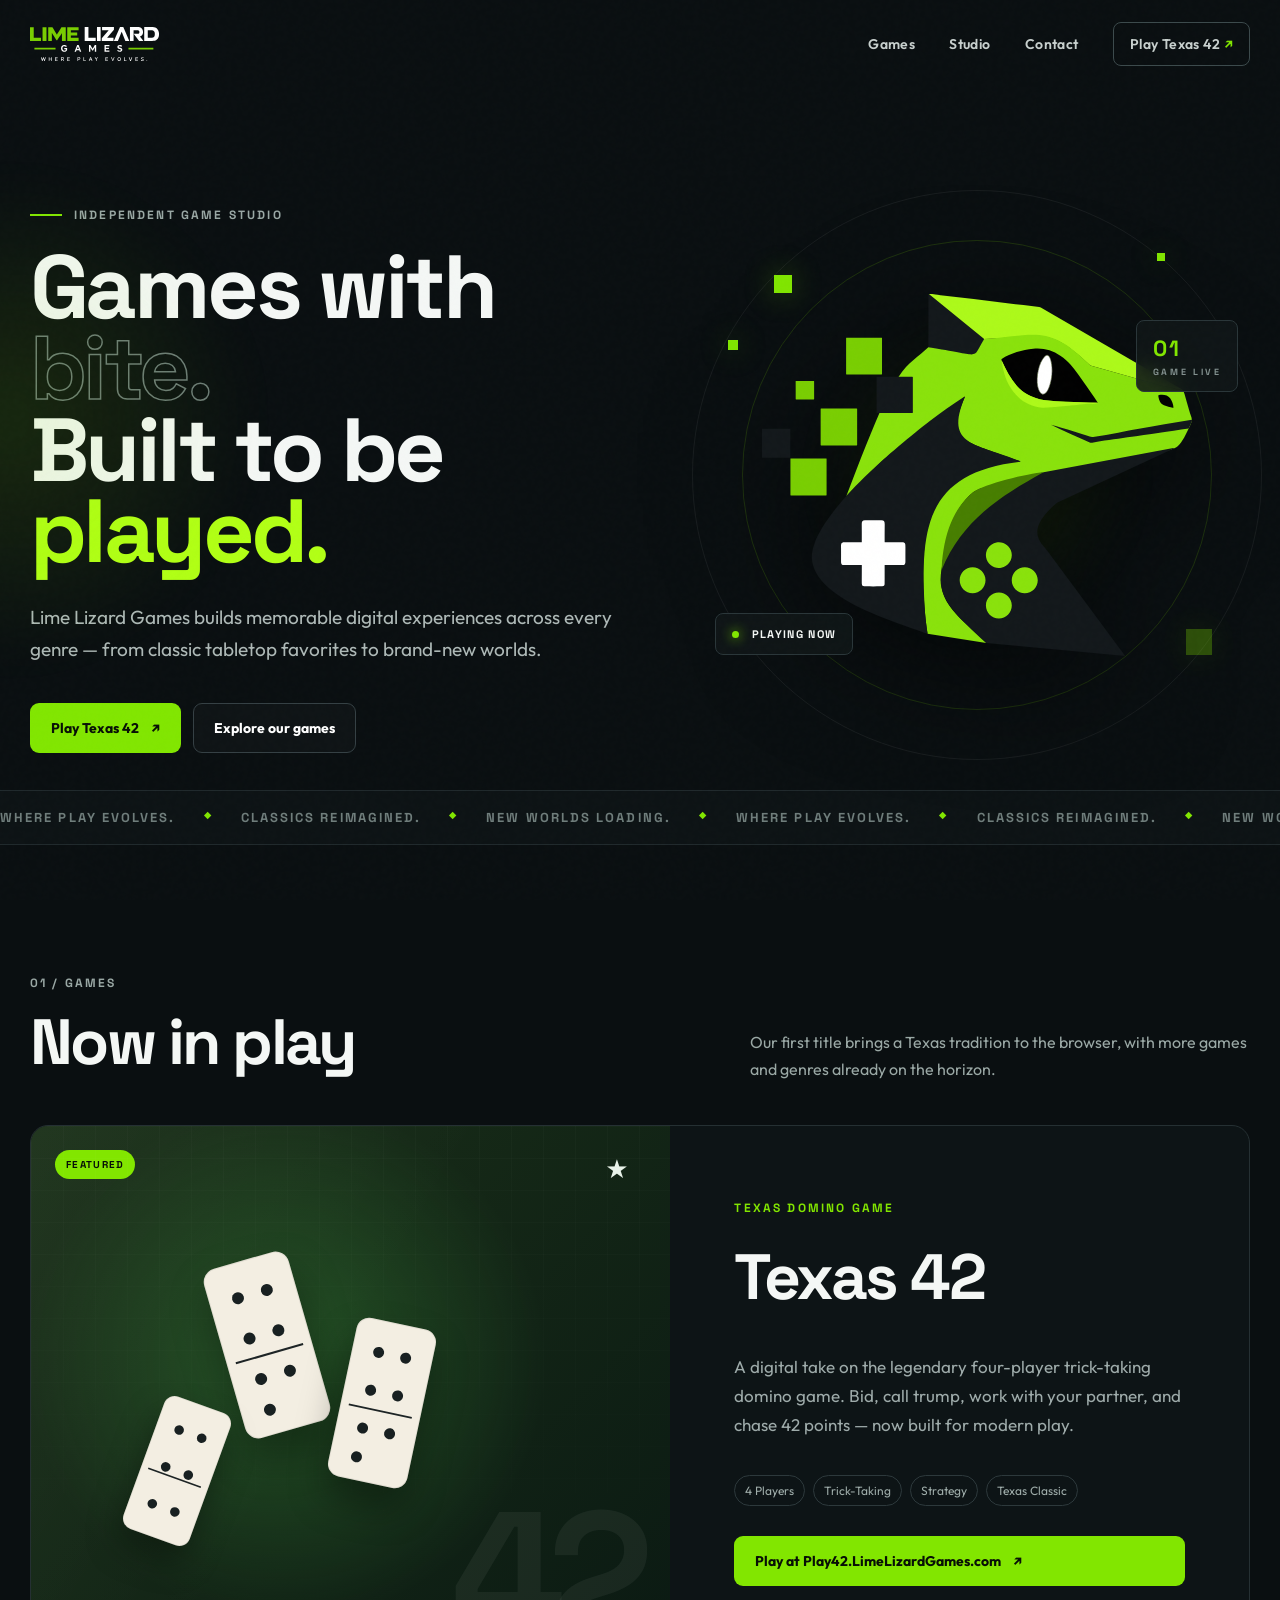
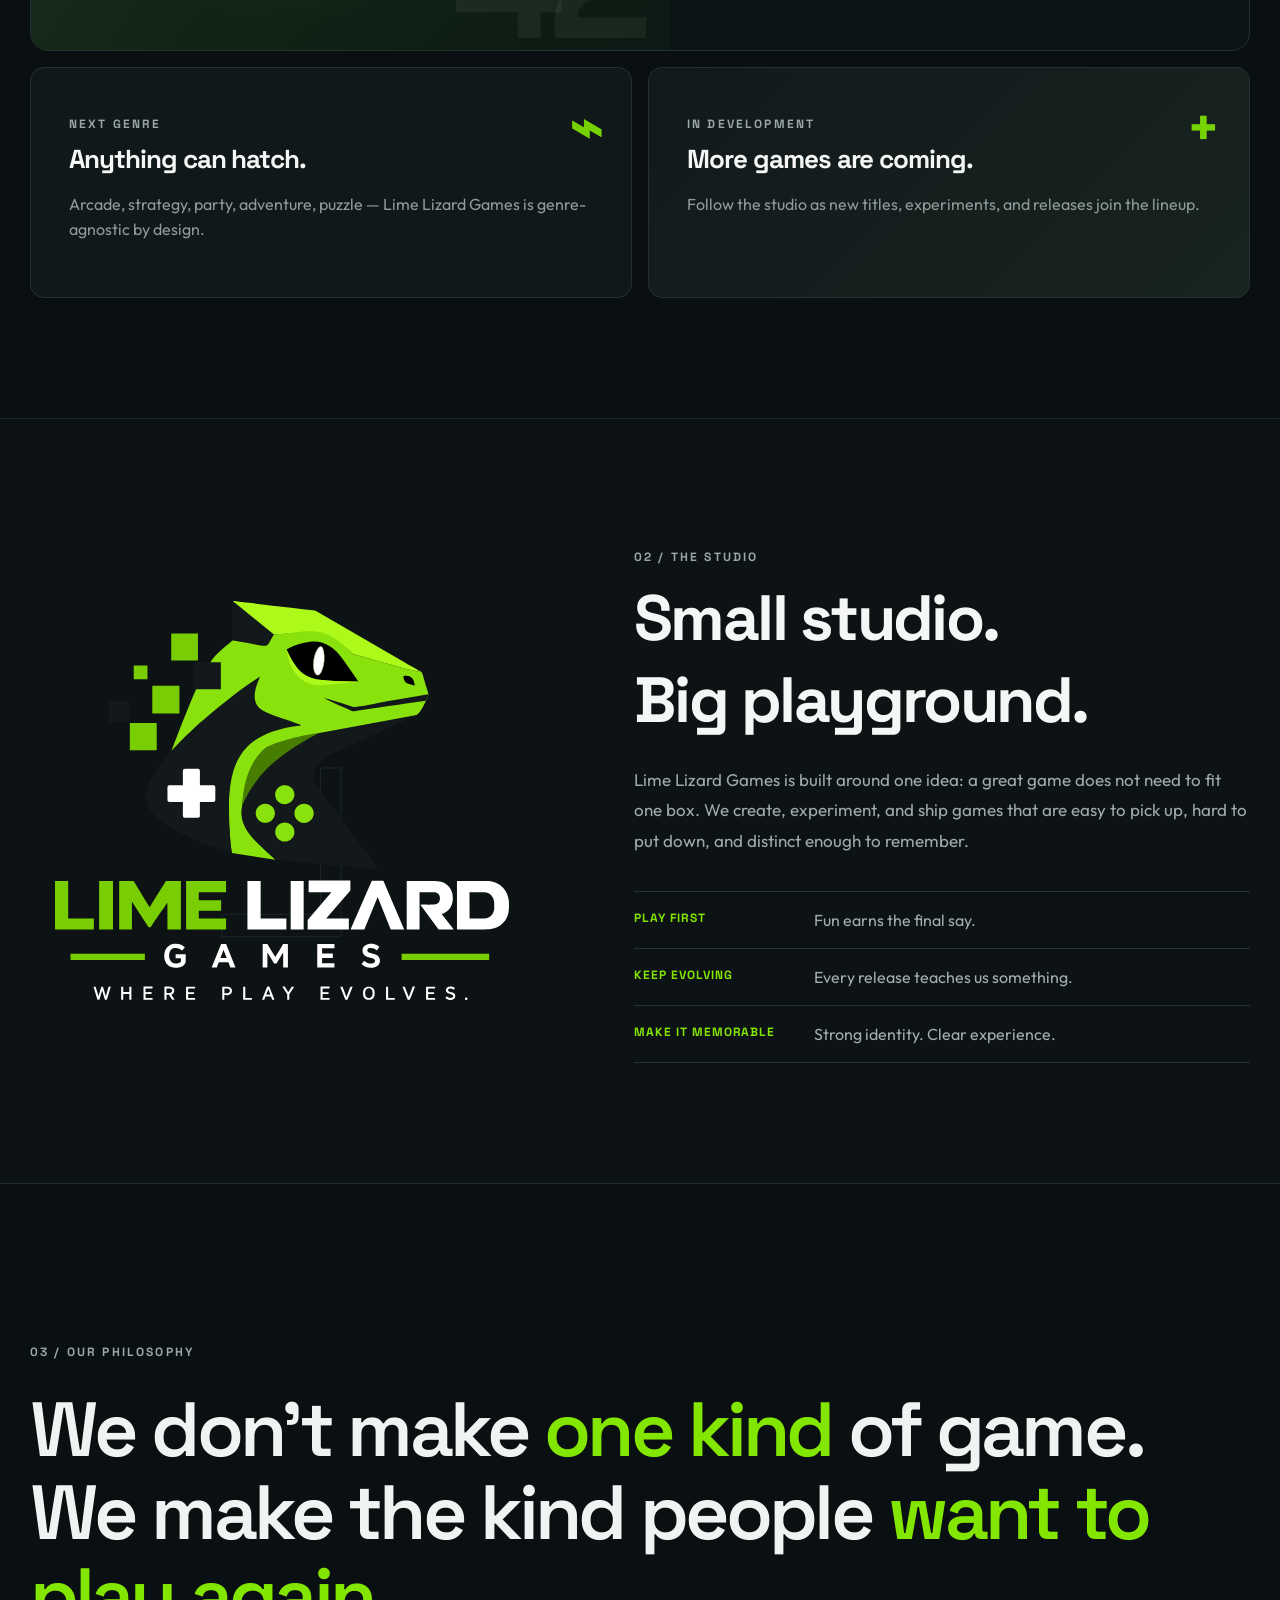
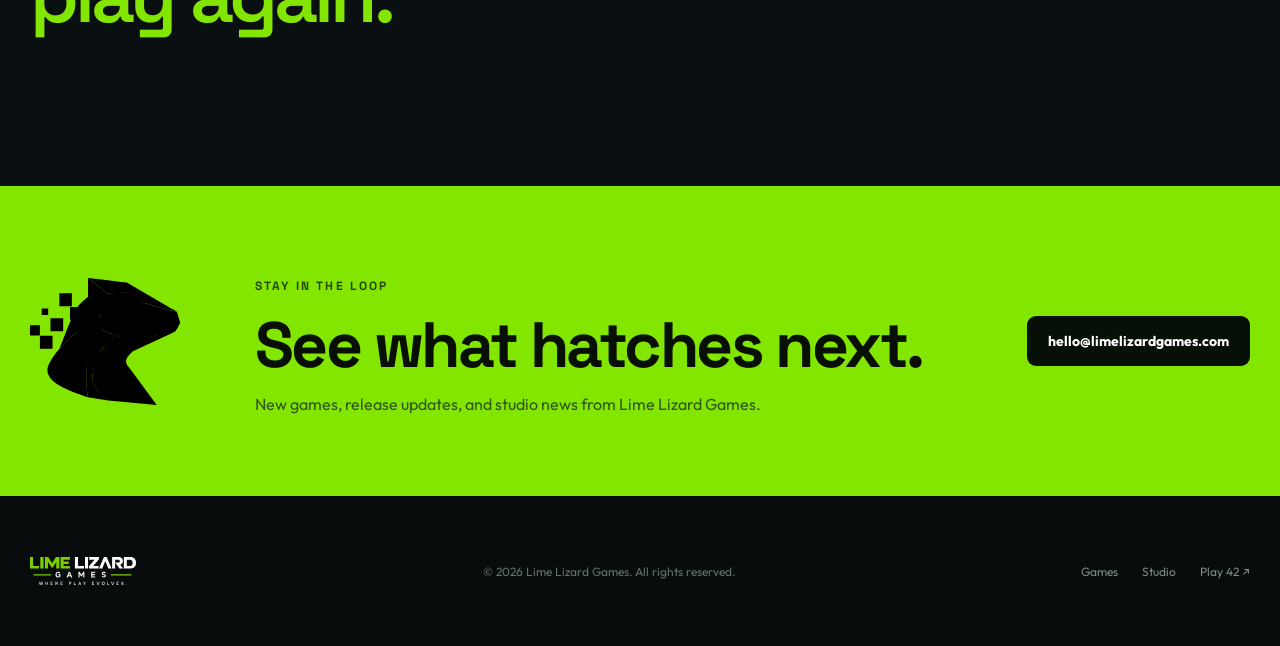
==== index.html @ 6fea8f52 "Add files via upload" ====
<!doctype html>
<html lang="en">
<head>
  <meta charset="utf-8" />
  <meta name="viewport" content="width=device-width, initial-scale=1" />
  <meta name="theme-color" content="#0b1012" />
  <meta name="description" content="Lime Lizard Games creates fresh digital games across every genre. Play Texas 42 and discover what's evolving next." />
  <title>Lime Lizard Games — Where Play Evolves</title>
  <link rel="icon" href="assets/lime-lizard-head.svg" type="image/svg+xml" />
  <link rel="preconnect" href="https://fonts.googleapis.com">
  <link rel="preconnect" href="https://fonts.gstatic.com" crossorigin>
  <link href="https://fonts.googleapis.com/css2?family=Outfit:wght@400;500;600;700;800&family=Space+Grotesk:wght@500;600;700&display=swap" rel="stylesheet">
  <link rel="stylesheet" href="styles.css" />
</head>
<body>
  <div class="noise" aria-hidden="true"></div>
  <header class="site-header" id="top">
    <div class="nav-wrap shell">
      <a class="brand" href="#top" aria-label="Lime Lizard Games home">
        <img src="assets/lime-lizard-word.svg" alt="Lime Lizard Games" />
      </a>
      <button class="menu-toggle" aria-label="Open navigation" aria-expanded="false">
        <span></span><span></span>
      </button>
      <nav class="nav" aria-label="Primary navigation">
        <a href="#games">Games</a>
        <a href="#studio">Studio</a>
        <a href="#contact">Contact</a>
        <a class="nav-cta" href="https://play42.limelizardgames.com">Play Texas 42 <span>↗</span></a>
      </nav>
    </div>
  </header>

  <main>
    <section class="hero shell">
      <div class="hero-copy reveal">
        <p class="eyebrow"><span></span> Independent game studio</p>
        <h1>Games with <em>bite.</em><br/>Built to be <span class="lime">played.</span></h1>
        <p class="hero-lede">Lime Lizard Games builds memorable digital experiences across every genre — from classic tabletop favorites to brand-new worlds.</p>
        <div class="hero-actions">
          <a class="btn primary" href="https://play42.limelizardgames.com">Play Texas 42 <span>↗</span></a>
          <a class="btn ghost" href="#games">Explore our games</a>
        </div>
      </div>

      <div class="hero-art reveal" aria-label="Lime Lizard Games emblem">
        <div class="glow-ring ring-one"></div>
        <div class="glow-ring ring-two"></div>
        <div class="pixel p1"></div><div class="pixel p2"></div><div class="pixel p3"></div><div class="pixel p4"></div>
        <div class="logo-orbit">
          <img src="assets/lime-lizard-head.svg" alt="Lime Lizard controller lizard logo" />
        </div>
        <div class="floating-card fc-one"><span class="status-dot"></span> PLAYING NOW</div>
        <div class="floating-card fc-two">01 <span>GAME LIVE</span></div>
      </div>
    </section>

    <div class="ticker" aria-hidden="true">
      <div class="ticker-track">
        <span>WHERE PLAY EVOLVES.</span><b>◆</b><span>CLASSICS REIMAGINED.</span><b>◆</b><span>NEW WORLDS LOADING.</span><b>◆</b>
        <span>WHERE PLAY EVOLVES.</span><b>◆</b><span>CLASSICS REIMAGINED.</span><b>◆</b><span>NEW WORLDS LOADING.</span><b>◆</b>
      </div>
    </div>

    <section class="games shell section" id="games">
      <div class="section-heading reveal">
        <div><p class="kicker">01 / GAMES</p><h2>Now in play</h2></div>
        <p>Our first title brings a Texas tradition to the browser, with more games and genres already on the horizon.</p>
      </div>

      <article class="game-feature reveal">
        <div class="game-visual">
          <div class="table-felt"></div>
          <div class="domino d1"><i></i><i></i><i></i><hr><i></i><i></i><i></i><i></i></div>
          <div class="domino d2"><i></i><i></i><hr><i></i><i></i><i></i><i></i><i></i></div>
          <div class="domino d3"><i></i><i></i><i></i><i></i><hr><i></i><i></i></div>
          <div class="texas-star">★</div>
          <div class="game-badge">FEATURED</div>
          <div class="forty-two">42</div>
        </div>
        <div class="game-copy">
          <p class="kicker lime-text">TEXAS DOMINO GAME</p>
          <h3>Texas 42</h3>
          <p>A digital take on the legendary four-player trick-taking domino game. Bid, call trump, work with your partner, and chase 42 points — now built for modern play.</p>
          <div class="feature-pills">
            <span>4 Players</span><span>Trick-Taking</span><span>Strategy</span><span>Texas Classic</span>
          </div>
          <a class="btn primary" href="https://play42.limelizardgames.com">Play at Play42.LimeLizardGames.com <span>↗</span></a>
        </div>
      </article>

      <div class="coming-grid reveal">
        <article class="coming-card">
          <div class="genre-icon">⌁</div><p class="kicker">NEXT GENRE</p><h4>Anything can hatch.</h4><p>Arcade, strategy, party, adventure, puzzle — Lime Lizard Games is genre-agnostic by design.</p>
        </article>
        <article class="coming-card dark-card">
          <div class="big-plus">+</div><p class="kicker">IN DEVELOPMENT</p><h4>More games are coming.</h4><p>Follow the studio as new titles, experiments, and releases join the lineup.</p>
        </article>
      </div>
    </section>

    <section class="studio section" id="studio">
      <div class="shell studio-grid">
        <div class="studio-mark reveal">
          <span class="outline-number">LLG</span>
          <img src="assets/lime-lizard-full.svg" alt="Lime Lizard Games — Where Play Evolves" />
        </div>
        <div class="studio-copy reveal">
          <p class="kicker">02 / THE STUDIO</p>
          <h2>Small studio.<br/>Big playground.</h2>
          <p>Lime Lizard Games is built around one idea: a great game does not need to fit one box. We create, experiment, and ship games that are easy to pick up, hard to put down, and distinct enough to remember.</p>
          <div class="principles">
            <div><strong>PLAY FIRST</strong><span>Fun earns the final say.</span></div>
            <div><strong>KEEP EVOLVING</strong><span>Every release teaches us something.</span></div>
            <div><strong>MAKE IT MEMORABLE</strong><span>Strong identity. Clear experience.</span></div>
          </div>
        </div>
      </div>
    </section>

    <section class="manifesto shell section reveal">
      <p class="kicker">03 / OUR PHILOSOPHY</p>
      <p class="manifesto-line">We don't make <span>one kind</span> of game.<br/>We make the kind people <span>want to play again.</span></p>
    </section>

    <section class="cta-section" id="contact">
      <div class="shell cta-inner reveal">
        <img src="assets/lime-lizard-head.svg" alt="" aria-hidden="true" />
        <div>
          <p class="kicker">STAY IN THE LOOP</p>
          <h2>See what hatches next.</h2>
          <p>New games, release updates, and studio news from Lime Lizard Games.</p>
        </div>
        <a class="btn light" href="mailto:hello@limelizardgames.com">hello@limelizardgames.com</a>
      </div>
    </section>
  </main>

  <footer>
    <div class="shell footer-inner">
      <img src="assets/lime-lizard-word.svg" alt="Lime Lizard Games" />
      <p>© <span id="year"></span> Lime Lizard Games. All rights reserved.</p>
      <div class="footer-links"><a href="#games">Games</a><a href="#studio">Studio</a><a href="https://play42.limelizardgames.com">Play 42 ↗</a></div>
    </div>
  </footer>

  <script src="script.js"></script>
</body>
</html>
---- styles.css ----
:root{--bg:#0a0f11;--panel:#101719;--panel2:#141d20;--ink:#f4f7f5;--muted:#9aa8a5;--lime:#82e600;--lime2:#b2ff16;--line:#263033;--white:#fff;--max:1220px}
*{box-sizing:border-box}html{scroll-behavior:smooth}body{margin:0;background:var(--bg);color:var(--ink);font-family:Outfit,system-ui,sans-serif;overflow-x:hidden}.noise{position:fixed;inset:0;pointer-events:none;opacity:.035;z-index:30;background-image:url("data:image/svg+xml,%3Csvg viewBox='0 0 180 180' xmlns='http://www.w3.org/2000/svg'%3E%3Cfilter id='n'%3E%3CfeTurbulence type='fractalNoise' baseFrequency='.9' numOctaves='3' stitchTiles='stitch'/%3E%3C/filter%3E%3Crect width='100%25' height='100%25' filter='url(%23n)' opacity='.45'/%3E%3C/svg%3E")}.shell{width:min(var(--max),calc(100% - 48px));margin:auto}.site-header{position:fixed;top:0;left:0;right:0;z-index:20;transition:.3s}.site-header.scrolled{background:rgba(10,15,17,.84);backdrop-filter:blur(18px);border-bottom:1px solid rgba(255,255,255,.06)}.nav-wrap{height:88px;display:flex;align-items:center;justify-content:space-between}.brand img{height:34px;width:auto;display:block}.nav{display:flex;align-items:center;gap:34px}.nav a{color:#c8d0ce;text-decoration:none;font-size:14px;font-weight:600;letter-spacing:.03em}.nav a:hover{color:#fff}.nav-cta{border:1px solid #3c4a4c;padding:12px 16px;border-radius:8px}.nav-cta span,.btn span{color:var(--lime)}.menu-toggle{display:none;background:none;border:0;padding:10px}.menu-toggle span{display:block;width:26px;height:2px;background:#fff;margin:6px}
.hero{min-height:790px;padding-top:160px;display:grid;grid-template-columns:1.05fr .95fr;align-items:center;gap:70px;position:relative}.hero:before{content:"";position:absolute;left:-280px;top:160px;width:520px;height:520px;background:radial-gradient(circle,rgba(130,230,0,.12),transparent 68%);filter:blur(20px);pointer-events:none}.eyebrow,.kicker{font:700 12px/1 Space Grotesk,sans-serif;letter-spacing:.18em;text-transform:uppercase;color:#9aa8a5}.eyebrow{display:flex;align-items:center;gap:12px}.eyebrow span{width:32px;height:2px;background:var(--lime)}h1,h2,h3,h4{font-family:Space Grotesk,sans-serif;margin:0;letter-spacing:-.04em}h1{font-size:clamp(58px,7vw,102px);line-height:.91;font-weight:700;margin:26px 0 28px}h1 em{font-style:normal;color:transparent;-webkit-text-stroke:1.5px #6c7a78}.lime{color:var(--lime2)}.hero-lede{font-size:19px;line-height:1.7;max-width:620px;color:#aeb9b7;margin:0}.hero-actions{display:flex;gap:12px;margin-top:38px;flex-wrap:wrap}.btn{display:inline-flex;align-items:center;gap:12px;padding:15px 20px;border-radius:9px;text-decoration:none;font-weight:700;font-size:14px;transition:.2s;border:1px solid transparent}.btn.primary{background:var(--lime);color:#081006}.btn.primary span{color:#081006}.btn.primary:hover{transform:translateY(-2px);background:var(--lime2);box-shadow:0 12px 40px rgba(130,230,0,.18)}.btn.ghost{color:#fff;border-color:#354044;background:rgba(255,255,255,.02)}.btn.ghost:hover{border-color:#6c7a78}.hero-art{height:600px;position:relative;display:grid;place-items:center}.logo-orbit{width:min(430px,80vw);aspect-ratio:1;display:grid;place-items:center;position:relative;z-index:2}.logo-orbit:before{content:"";position:absolute;inset:10%;border-radius:50%;background:radial-gradient(circle,rgba(130,230,0,.18),rgba(130,230,0,.02) 55%,transparent 70%);filter:blur(16px)}.logo-orbit img{width:100%;filter:drop-shadow(0 25px 60px rgba(0,0,0,.6));animation:float 5s ease-in-out infinite}.glow-ring{position:absolute;border:1px solid rgba(130,230,0,.16);border-radius:50%}.ring-one{width:470px;height:470px}.ring-two{width:570px;height:570px;border-color:rgba(255,255,255,.06)}.pixel{position:absolute;background:var(--lime);box-shadow:0 0 30px rgba(130,230,0,.35)}.p1{width:18px;height:18px;top:100px;left:70px}.p2{width:10px;height:10px;top:165px;left:24px}.p3{width:26px;height:26px;right:38px;bottom:120px;opacity:.3}.p4{width:8px;height:8px;right:85px;top:78px}.floating-card{position:absolute;z-index:4;background:rgba(16,23,25,.88);border:1px solid #2a3639;backdrop-filter:blur(10px);padding:13px 16px;border-radius:8px;font:700 11px Space Grotesk;letter-spacing:.12em}.fc-one{left:2%;bottom:120px}.fc-two{right:2%;top:145px;font-size:22px;color:var(--lime)}.fc-two span{font-size:9px;color:#83918f;display:block;margin-top:4px}.status-dot{display:inline-block;width:7px;height:7px;background:var(--lime);border-radius:50%;margin-right:8px;box-shadow:0 0 12px var(--lime)}@keyframes float{50%{transform:translateY(-14px) rotate(.4deg)}}
.ticker{overflow:hidden;border-top:1px solid #20292c;border-bottom:1px solid #20292c;background:#0d1315}.ticker-track{display:flex;width:max-content;gap:28px;padding:18px 0;animation:ticker 25s linear infinite;font:700 13px Space Grotesk;letter-spacing:.16em;color:#6f7d7b}.ticker-track b{color:var(--lime);font-size:9px}.ticker-track span{white-space:nowrap}@keyframes ticker{to{transform:translateX(-50%)}}.section{padding:120px 0}.section-heading{display:flex;justify-content:space-between;align-items:end;margin-bottom:42px}.section-heading h2,.studio-copy h2,.cta-inner h2{font-size:clamp(42px,5vw,68px)}.section-heading>p{max-width:500px;color:var(--muted);line-height:1.7;margin:0}.game-feature{border:1px solid #253033;border-radius:18px;overflow:hidden;display:grid;grid-template-columns:1.05fr .95fr;background:#0d1416;min-height:520px}.game-visual{position:relative;overflow:hidden;min-height:520px;background:linear-gradient(135deg,#1b3119,#0b1a13)}.table-felt{position:absolute;inset:0;background:radial-gradient(circle at 40% 45%,rgba(56,136,56,.46),transparent 54%),linear-gradient(120deg,rgba(255,255,255,.03),transparent 50%)}.game-visual:after{content:"";position:absolute;inset:0;background-image:linear-gradient(rgba(255,255,255,.018) 1px,transparent 1px),linear-gradient(90deg,rgba(255,255,255,.018) 1px,transparent 1px);background-size:32px 32px;mask-image:linear-gradient(to bottom,black,transparent)}.forty-two{position:absolute;right:34px;bottom:-16px;font:800 180px/1 Space Grotesk;color:rgba(255,255,255,.055);letter-spacing:-.1em}.game-badge{position:absolute;top:24px;left:24px;background:var(--lime);color:#071007;border-radius:100px;font:800 10px Space Grotesk;letter-spacing:.13em;padding:8px 11px}.texas-star{position:absolute;right:42px;top:26px;color:#e8f2e9;font-size:26px}.domino{position:absolute;width:88px;height:176px;border-radius:14px;background:#f3eee2;box-shadow:0 22px 40px rgba(0,0,0,.35),inset 0 0 0 1px rgba(0,0,0,.08);display:grid;grid-template-columns:1fr 1fr;grid-template-rows:1fr 1fr 1fr;gap:10px;padding:19px;transform-origin:center}.domino hr{position:absolute;left:9px;right:9px;top:50%;border:0;border-top:2px solid #1d2425}.domino i{width:12px;height:12px;background:#182021;border-radius:50%;display:block;align-self:center;justify-self:center}.d1{left:30%;top:25%;transform:rotate(-16deg)}.d2{left:48%;top:36%;transform:rotate(12deg) scale(.92)}.d3{left:16%;top:49%;transform:rotate(20deg) scale(.8)}.game-copy{padding:64px;display:flex;flex-direction:column;justify-content:center}.game-copy h3{font-size:64px;margin:10px 0 18px}.game-copy>p:not(.kicker){color:#9eabaa;line-height:1.7;font-size:17px}.lime-text{color:var(--lime)}.feature-pills{display:flex;flex-wrap:wrap;gap:8px;margin:18px 0 30px}.feature-pills span{border:1px solid #2d393c;border-radius:100px;padding:7px 10px;font-size:12px;color:#9fadaa}.coming-grid{display:grid;grid-template-columns:1fr 1fr;gap:16px;margin-top:16px}.coming-card{padding:38px;border:1px solid #263033;background:#11181a;border-radius:14px;min-height:230px;position:relative;overflow:hidden}.coming-card h4{font-size:26px;margin:12px 0}.coming-card p:last-child{color:#8e9b99;max-width:520px;line-height:1.6}.genre-icon,.big-plus{font:700 56px Space Grotesk;color:var(--lime);position:absolute;right:28px;top:24px;opacity:.9}.dark-card{background:linear-gradient(135deg,#12191b,#182420)}
.studio{background:#0d1315;border-top:1px solid #20292c;border-bottom:1px solid #20292c}.studio-grid{display:grid;grid-template-columns:.9fr 1.1fr;gap:100px;align-items:center}.studio-mark{position:relative;min-height:470px;display:grid;place-items:center}.studio-mark img{width:min(470px,90%);position:relative;z-index:2}.outline-number{position:absolute;font:700 170px/1 Space Grotesk;color:transparent;-webkit-text-stroke:1px #263033;transform:rotate(-90deg);opacity:.65}.studio-copy h2{margin:14px 0 24px}.studio-copy>p:not(.kicker){color:#9eabaa;line-height:1.8;font-size:17px}.principles{margin-top:34px;border-top:1px solid #293336}.principles div{display:grid;grid-template-columns:180px 1fr;border-bottom:1px solid #293336;padding:18px 0}.principles strong{font:700 12px Space Grotesk;letter-spacing:.08em;color:var(--lime)}.principles span{color:#a2aeac}.manifesto{padding-top:150px;padding-bottom:150px}.manifesto-line{font:600 clamp(42px,6vw,78px)/1.08 Space Grotesk;margin:30px 0 0;letter-spacing:-.05em;color:#eef4f2}.manifesto-line span{color:var(--lime)}.cta-section{background:var(--lime);color:#081006}.cta-inner{min-height:310px;display:grid;grid-template-columns:180px 1fr auto;gap:45px;align-items:center}.cta-inner img{width:150px;filter:brightness(0)}.cta-inner .kicker{color:#274600}.cta-inner h2{margin:8px 0 8px}.cta-inner p:not(.kicker){margin:0;color:#31551c}.btn.light{background:#071006;color:#fff}.btn.light:hover{transform:translateY(-2px)}footer{background:#080c0d}.footer-inner{min-height:150px;display:flex;align-items:center;justify-content:space-between;gap:30px}.footer-inner img{height:28px}.footer-inner p{font-size:12px;color:#63716f}.footer-links{display:flex;gap:24px}.footer-links a{color:#7d8b89;text-decoration:none;font-size:12px}.reveal{opacity:0;transform:translateY(24px);transition:opacity .75s ease,transform .75s ease}.reveal.visible{opacity:1;transform:none}
@media(max-width:900px){.shell{width:min(100% - 30px,var(--max))}.nav{position:absolute;top:78px;left:15px;right:15px;display:none;flex-direction:column;align-items:stretch;background:#101719;border:1px solid #2a3639;border-radius:14px;padding:18px}.nav.open{display:flex}.menu-toggle{display:block}.hero{grid-template-columns:1fr;padding-top:130px;min-height:auto}.hero-art{height:490px}.section-heading{display:block}.section-heading>p{margin-top:18px}.game-feature{grid-template-columns:1fr}.game-copy{padding:38px}.game-copy h3{font-size:48px}.coming-grid,.studio-grid{grid-template-columns:1fr}.studio-grid{gap:30px}.studio-mark{min-height:350px}.cta-inner{grid-template-columns:100px 1fr;padding:40px 0}.cta-inner .btn{grid-column:1/-1;justify-content:center}.cta-inner img{width:95px}.footer-inner{flex-direction:column;justify-content:center;padding:34px 0}.principles div{grid-template-columns:1fr;gap:7px}}
@media(max-width:560px){.brand img{height:27px}.hero{padding-top:120px}.hero-art{height:420px}.ring-one{width:340px;height:340px}.ring-two{width:400px;height:400px}.hero-actions .btn{width:100%;justify-content:center}.game-visual{min-height:410px}.game-copy{padding:30px 24px}.coming-grid{grid-template-columns:1fr}.section{padding:90px 0}.manifesto{padding-top:100px;padding-bottom:100px}.cta-inner{grid-template-columns:1fr;text-align:center}.cta-inner img{margin:auto}.footer-links{gap:15px}}
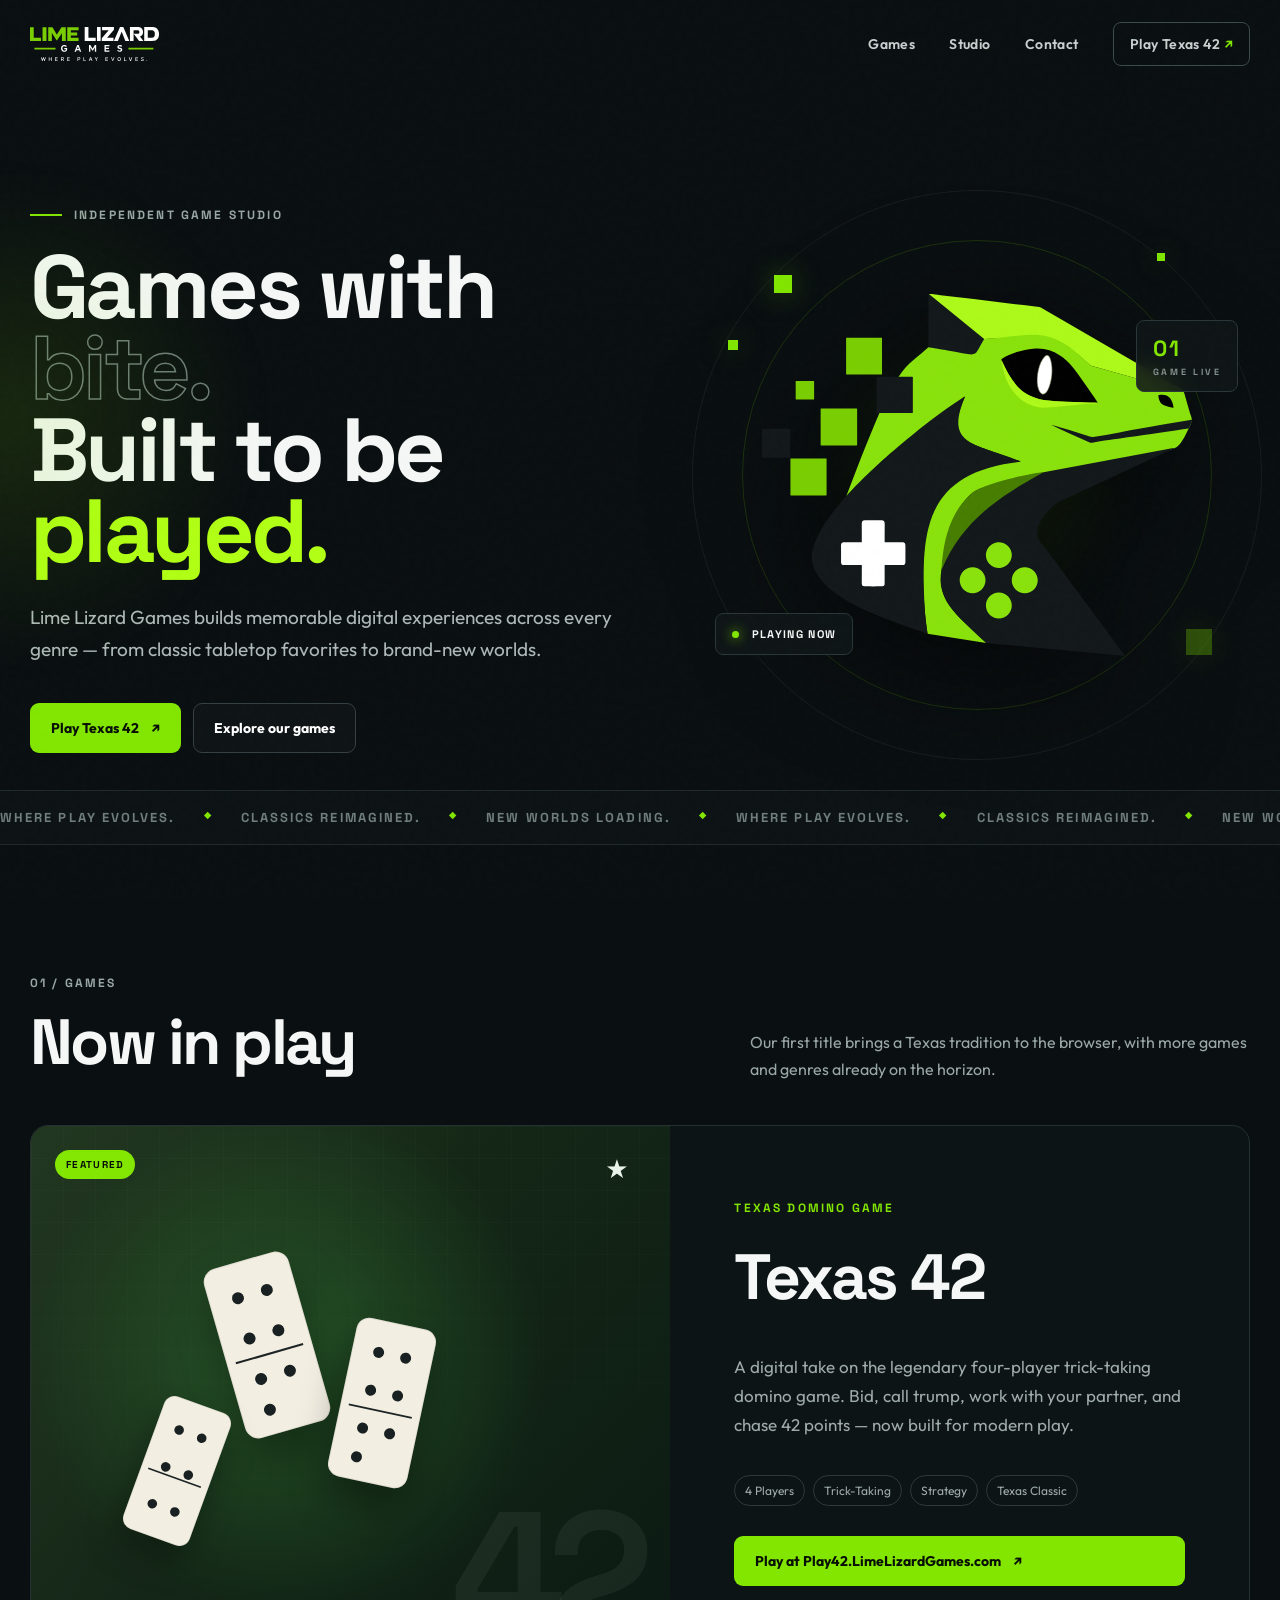
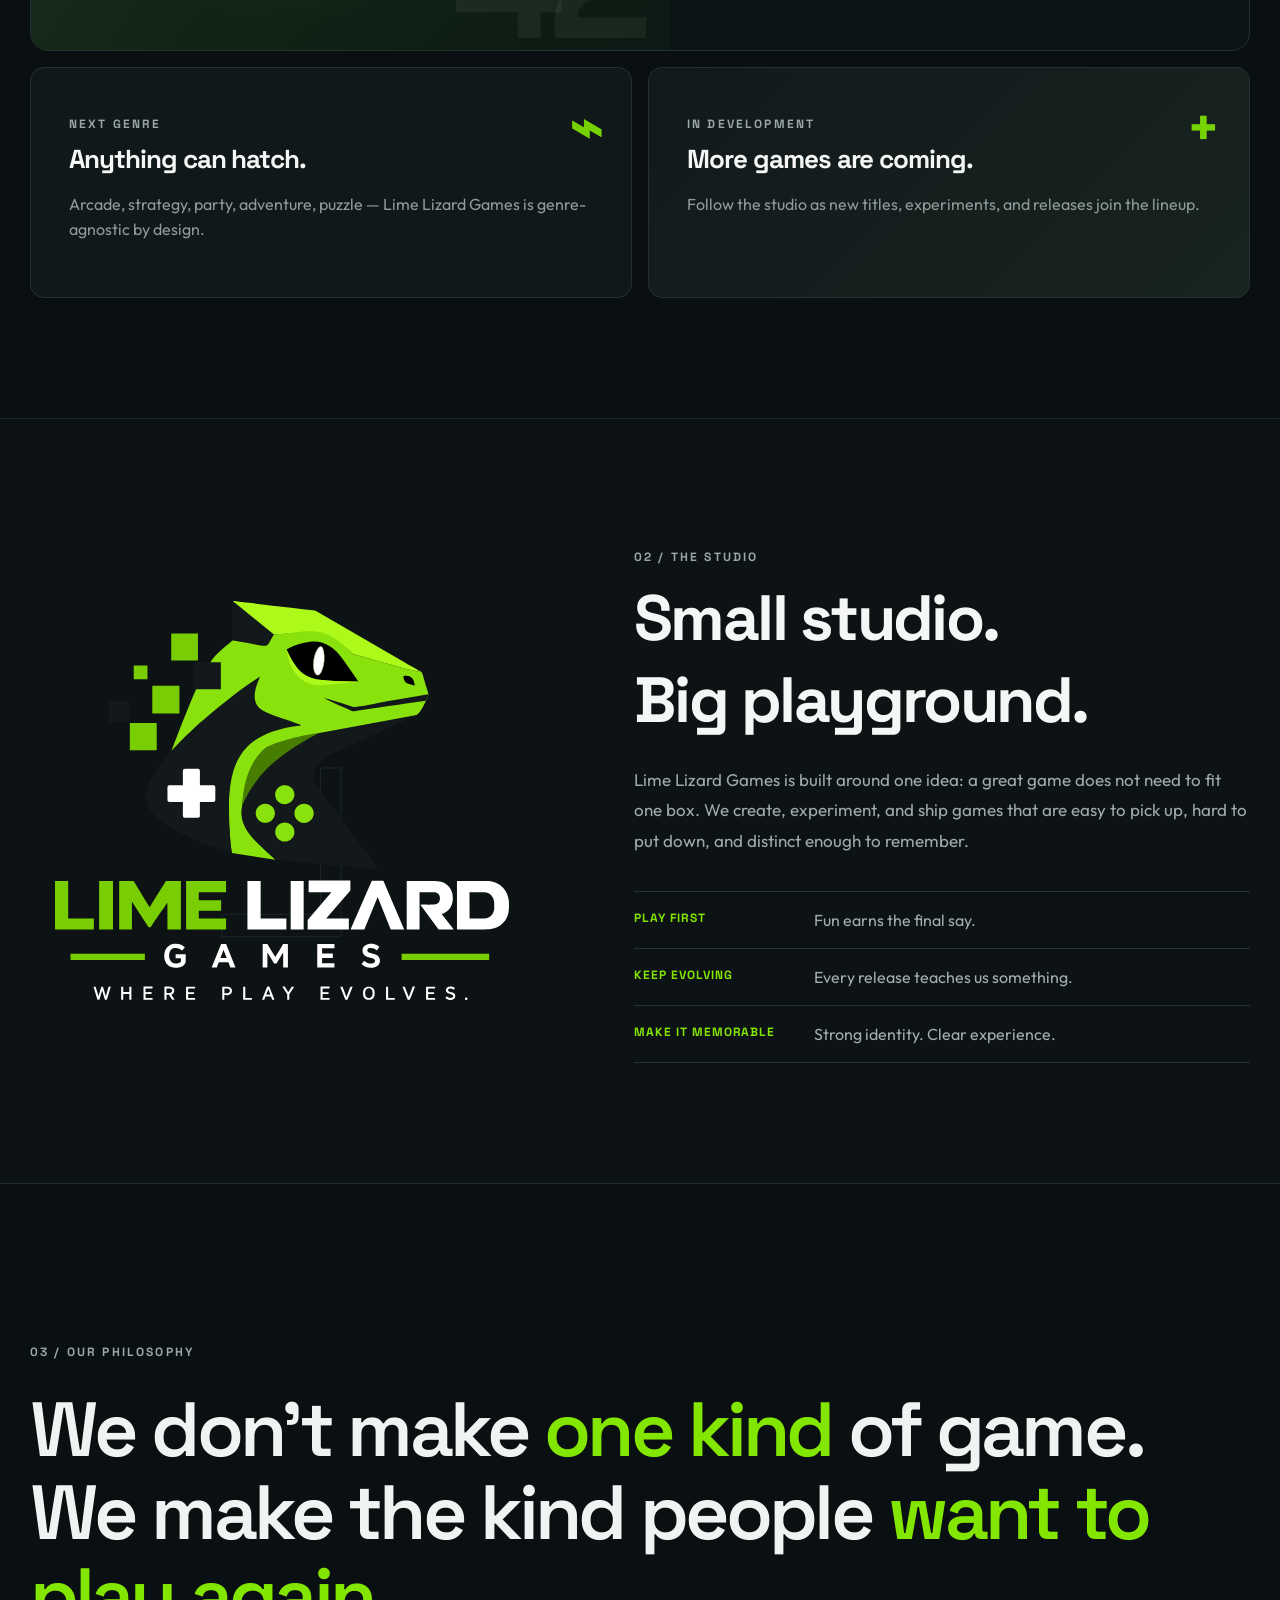
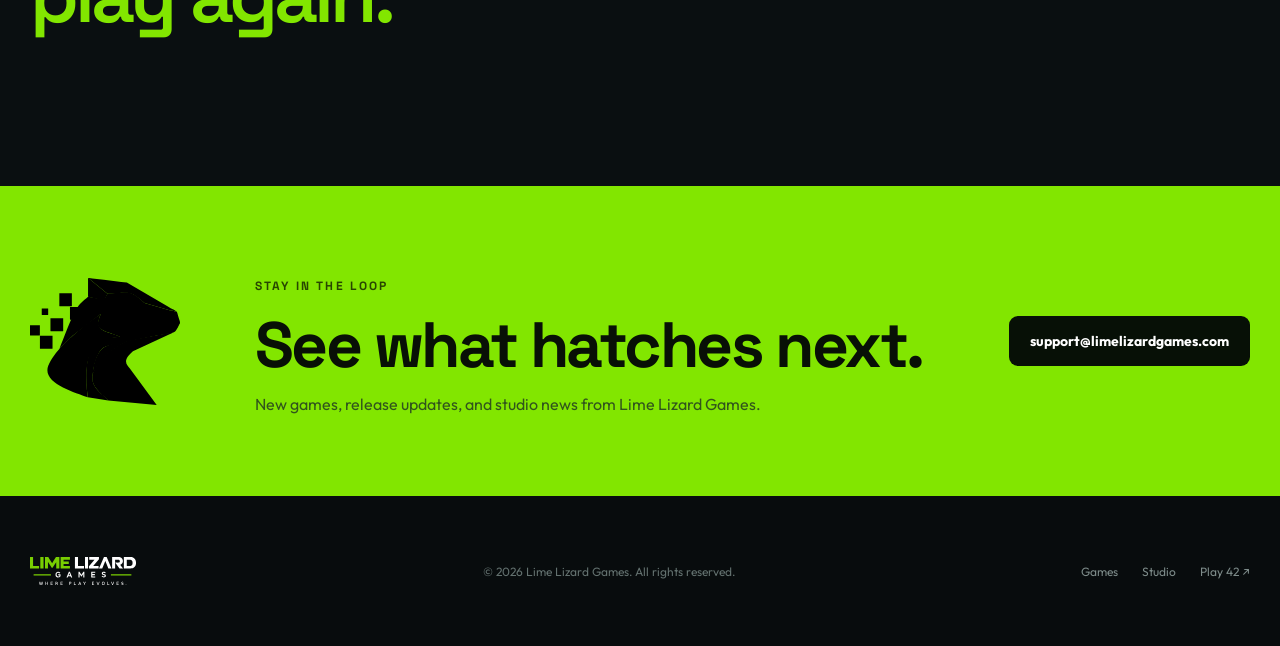
==== commit f2c69ec4: "Update contact email link in index.html" ====
--- a/index.html
+++ b/index.html
@@ -131,7 +131,7 @@
           <h2>See what hatches next.</h2>
           <p>New games, release updates, and studio news from Lime Lizard Games.</p>
         </div>
-        <a class="btn light" href="mailto:hello@limelizardgames.com">hello@limelizardgames.com</a>
+        <a class="btn light" href="mailto:support@limelizardgames.com">support@limelizardgames.com</a>
       </div>
     </section>
   </main>
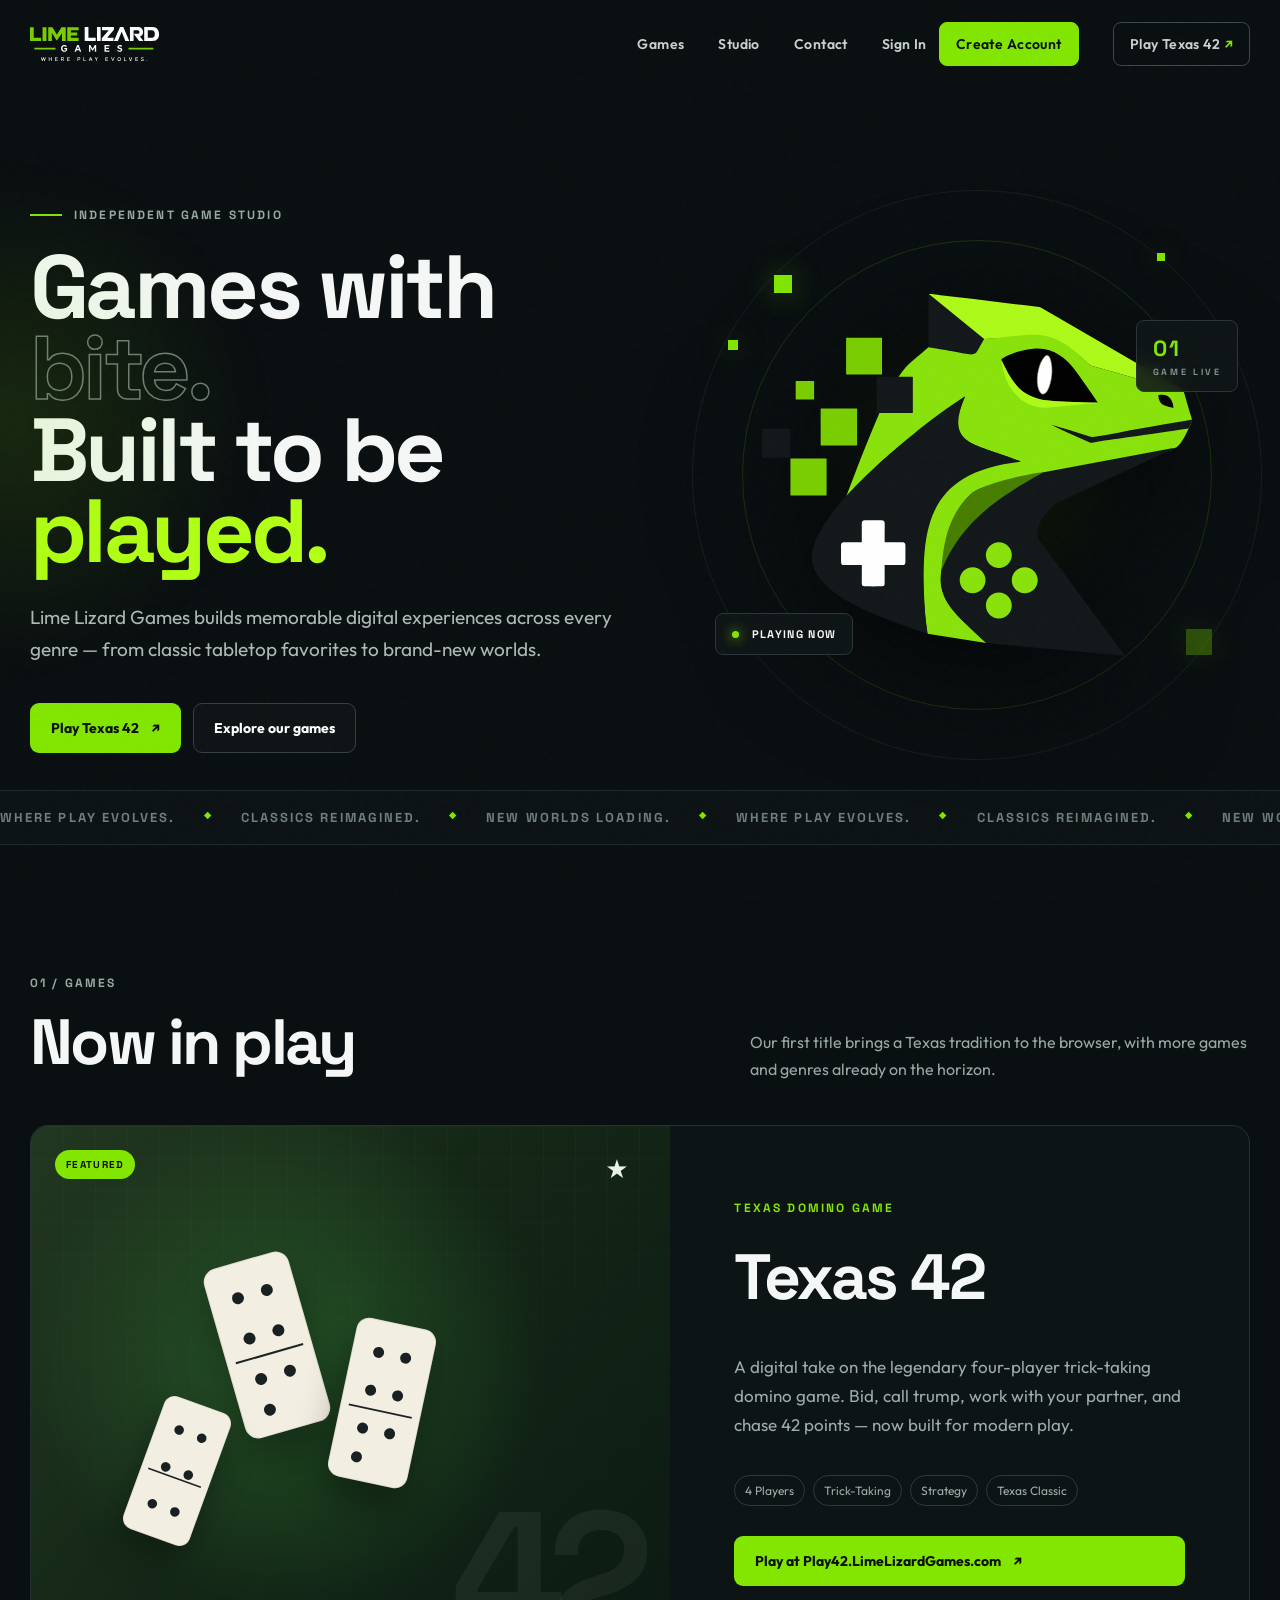
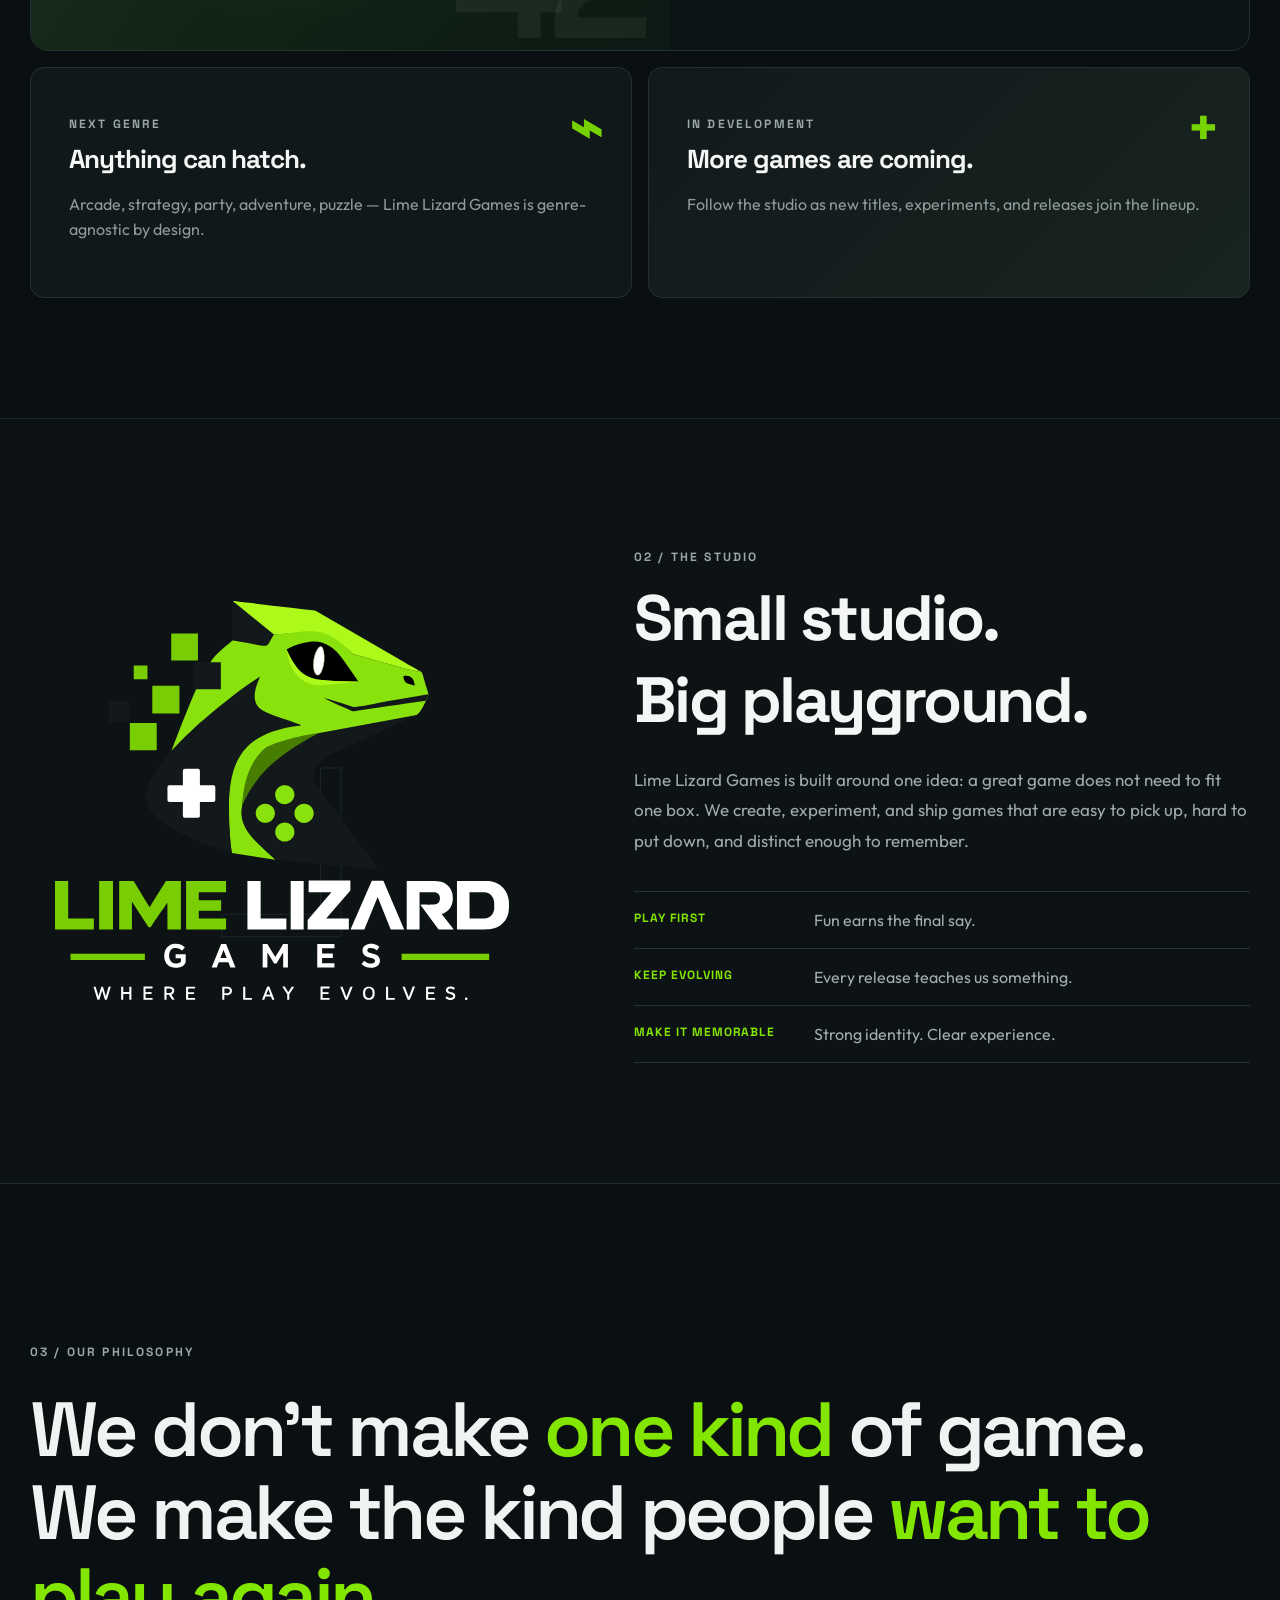
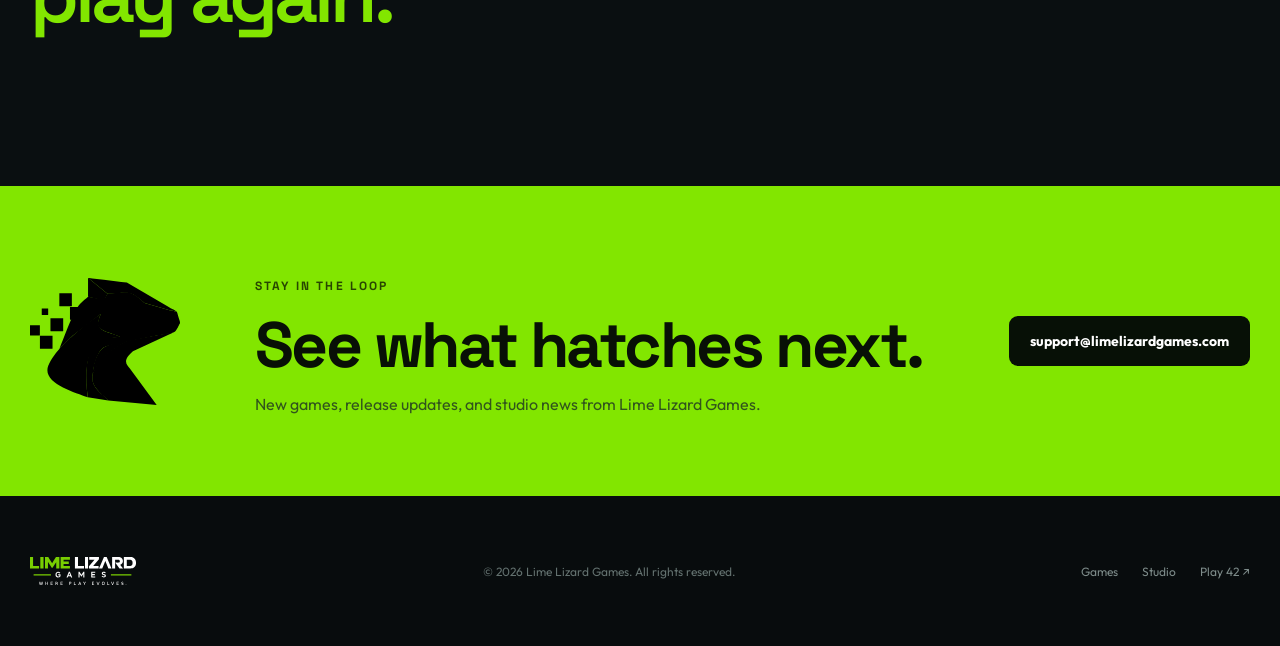
==== commit 808866a7: "Add files via upload" ====
--- a/index.html
+++ b/index.html
@@ -11,6 +11,7 @@
   <link rel="preconnect" href="https://fonts.gstatic.com" crossorigin>
   <link href="https://fonts.googleapis.com/css2?family=Outfit:wght@400;500;600;700;800&family=Space+Grotesk:wght@500;600;700&display=swap" rel="stylesheet">
   <link rel="stylesheet" href="styles.css" />
+  <link rel="stylesheet" href="account-ui.css" />
 </head>
 <body>
   <div class="noise" aria-hidden="true"></div>
@@ -26,6 +27,10 @@
         <a href="#games">Games</a>
         <a href="#studio">Studio</a>
         <a href="#contact">Contact</a>
+        <div class="auth-nav" id="authNav">
+          <a href="/login/" class="auth-link">Sign In</a>
+          <a href="/signup/" class="nav-cta account-cta">Create Account</a>
+        </div>
         <a class="nav-cta" href="https://play42.limelizardgames.com">Play Texas 42 <span>↗</span></a>
       </nav>
     </div>
@@ -145,5 +150,6 @@
   </footer>
 
   <script src="script.js"></script>
+  <script type="module" src="auth-nav.js"></script>
 </body>
-</html>
+</html>
--- a/account-ui.css
+++ b/account-ui.css
@@ -0,0 +1,2 @@
+.auth-nav{display:flex;align-items:center;gap:12px}.auth-link{white-space:nowrap}.account-cta{background:var(--lime);color:#071007!important;border-color:var(--lime)!important}.player-chip{position:relative;display:flex;align-items:center;gap:10px;border:1px solid #354044;border-radius:999px;padding:7px 11px 7px 8px;color:#fff!important}.player-chip:hover{border-color:#5e6c6f}.player-avatar{width:30px;height:30px;border-radius:50%;background:linear-gradient(135deg,var(--lime),#355f10);display:grid;place-items:center;color:#071007;font:800 12px Space Grotesk}.coin-mini{color:var(--lime2);font-size:12px}.profile-menu{position:absolute;right:0;top:calc(100% + 10px);width:230px;background:#101719;border:1px solid #2a3639;border-radius:12px;padding:8px;box-shadow:0 24px 60px rgba(0,0,0,.45);display:none}.profile-menu.open{display:block}.profile-menu a,.profile-menu button{width:100%;display:block;text-align:left;padding:11px 12px;border:0;background:none;color:#c8d0ce;text-decoration:none;border-radius:7px;font:600 13px Outfit;cursor:pointer}.profile-menu a:hover,.profile-menu button:hover{background:#172124;color:#fff}.profile-menu .menu-sep{height:1px;background:#263033;margin:6px}.profile-menu .signout{color:#ffaaaa}
+@media(max-width:900px){.auth-nav{flex-direction:column;align-items:stretch}.player-chip{border-radius:8px}.profile-menu{position:static;width:100%;box-shadow:none;margin-top:8px}}
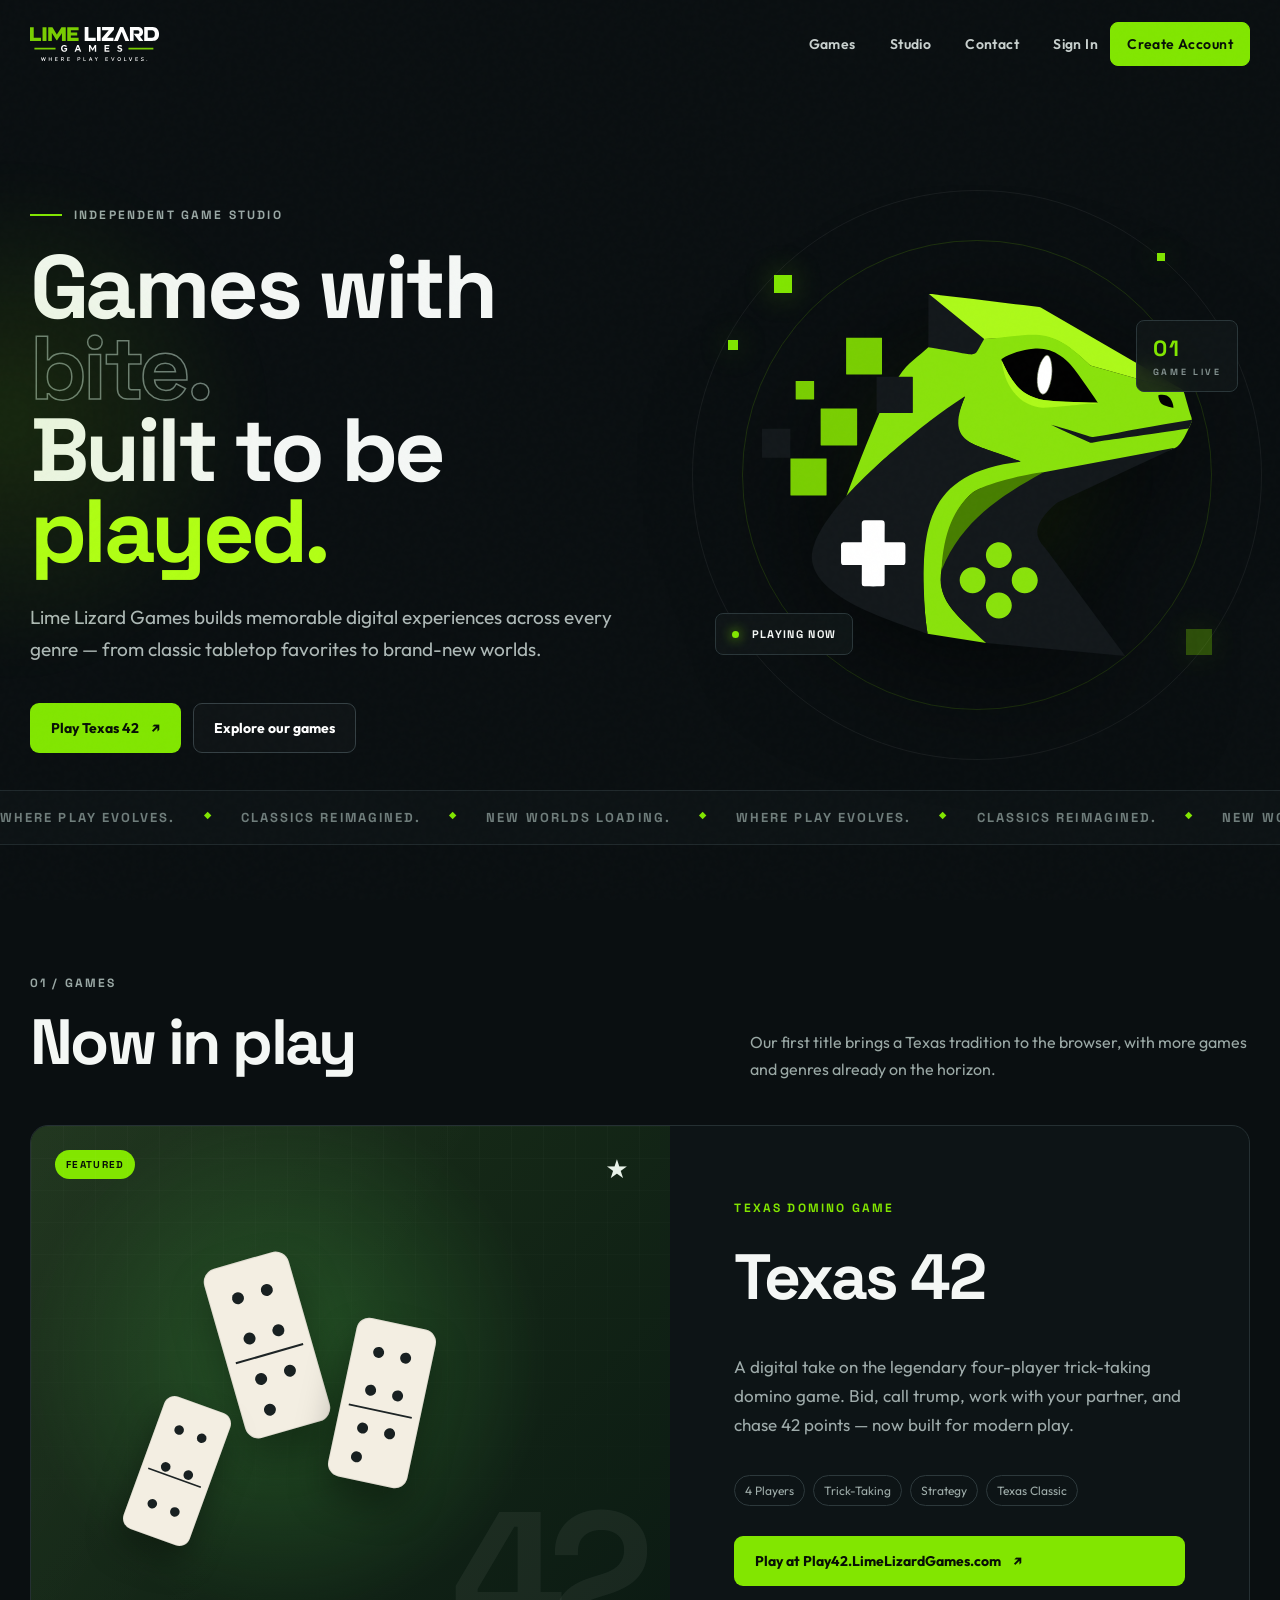
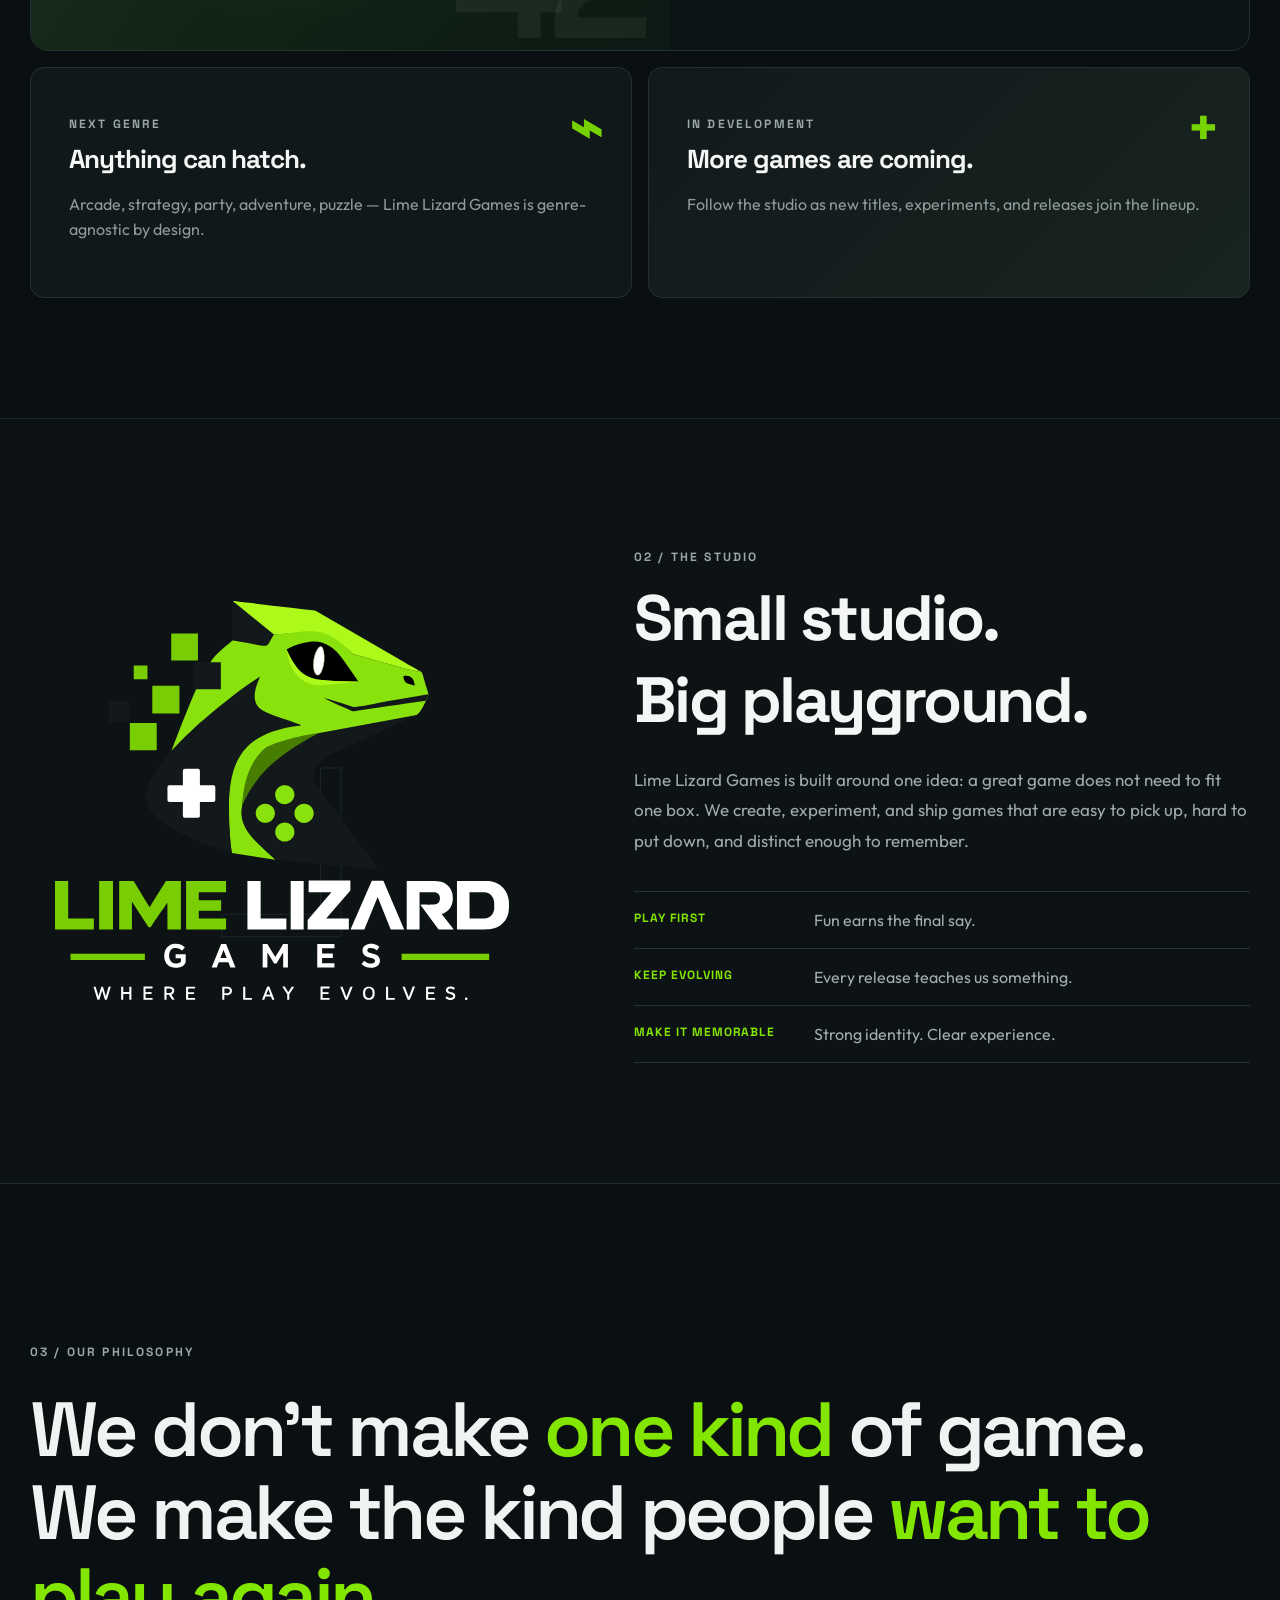
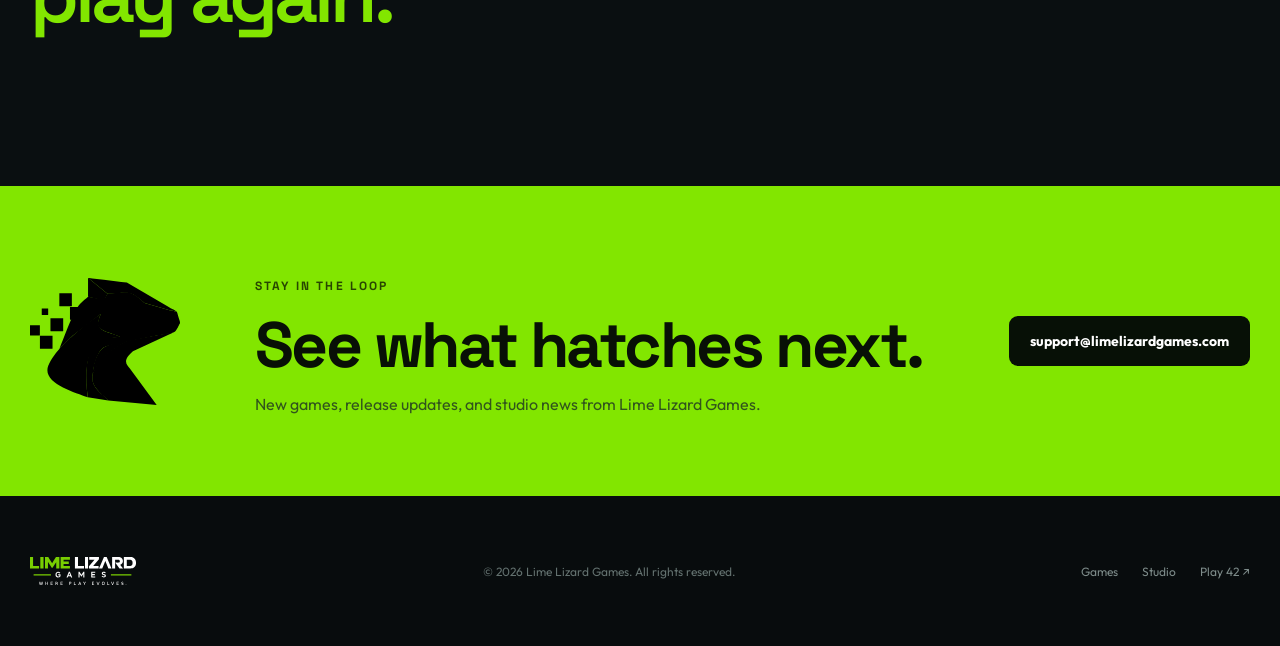
==== commit ad2d5599: "Remove 'Play Texas 42' link from navigation Removed the link to 'Play Texas 42' from the navigation." ====
--- a/index.html
+++ b/index.html
@@ -31,7 +31,6 @@
           <a href="/login/" class="auth-link">Sign In</a>
           <a href="/signup/" class="nav-cta account-cta">Create Account</a>
         </div>
-        <a class="nav-cta" href="https://play42.limelizardgames.com">Play Texas 42 <span>↗</span></a>
       </nav>
     </div>
   </header>
@@ -152,4 +151,4 @@
   <script src="script.js"></script>
   <script type="module" src="auth-nav.js"></script>
 </body>
-</html>+</html>
--- a/account-ui.css
+++ b/account-ui.css
@@ -1,2 +1,262 @@
 .auth-nav{display:flex;align-items:center;gap:12px}.auth-link{white-space:nowrap}.account-cta{background:var(--lime);color:#071007!important;border-color:var(--lime)!important}.player-chip{position:relative;display:flex;align-items:center;gap:10px;border:1px solid #354044;border-radius:999px;padding:7px 11px 7px 8px;color:#fff!important}.player-chip:hover{border-color:#5e6c6f}.player-avatar{width:30px;height:30px;border-radius:50%;background:linear-gradient(135deg,var(--lime),#355f10);display:grid;place-items:center;color:#071007;font:800 12px Space Grotesk}.coin-mini{color:var(--lime2);font-size:12px}.profile-menu{position:absolute;right:0;top:calc(100% + 10px);width:230px;background:#101719;border:1px solid #2a3639;border-radius:12px;padding:8px;box-shadow:0 24px 60px rgba(0,0,0,.45);display:none}.profile-menu.open{display:block}.profile-menu a,.profile-menu button{width:100%;display:block;text-align:left;padding:11px 12px;border:0;background:none;color:#c8d0ce;text-decoration:none;border-radius:7px;font:600 13px Outfit;cursor:pointer}.profile-menu a:hover,.profile-menu button:hover{background:#172124;color:#fff}.profile-menu .menu-sep{height:1px;background:#263033;margin:6px}.profile-menu .signout{color:#ffaaaa}
 @media(max-width:900px){.auth-nav{flex-direction:column;align-items:stretch}.player-chip{border-radius:8px}.profile-menu{position:static;width:100%;box-shadow:none;margin-top:8px}}
+
+/* === Logged-in Lime Lizard navigation === */
+.logged-in-nav{
+  display:flex;
+  align-items:center;
+  gap:10px;
+}
+.lime-coin-pill{
+  display:flex!important;
+  align-items:center;
+  gap:7px;
+  min-height:44px;
+  padding:9px 13px!important;
+  border:1px solid #354044;
+  border-radius:999px;
+  background:rgba(130,230,0,.06);
+  color:#eef5ef!important;
+  text-decoration:none;
+  white-space:nowrap;
+}
+.lime-coin-pill:hover{
+  border-color:#82e600!important;
+  background:rgba(130,230,0,.1);
+}
+.lime-coin-dot{
+  width:9px;
+  height:9px;
+  border-radius:50%;
+  background:#82e600;
+  box-shadow:0 0 10px rgba(130,230,0,.55);
+}
+.lime-coin-pill strong{
+  color:#b2ff16;
+  font-family:Space Grotesk,sans-serif;
+  font-size:14px;
+}
+.lime-coin-label{
+  color:#8e9b99;
+  font-size:11px;
+}
+.player-name{max-width:130px;overflow:hidden;text-overflow:ellipsis}
+.player-chevron{font-size:10px;color:#84918f}
+.profile-menu-head{
+  padding:10px 12px 12px;
+  border-bottom:1px solid #263033;
+  margin-bottom:5px;
+}
+.profile-menu-head strong{display:block;color:#fff;font-size:14px}
+.profile-menu-head span{display:block;color:#788684;font-size:11px;margin-top:3px}
+
+@media(max-width:900px){
+  .logged-in-nav{flex-direction:column;align-items:stretch}
+  .lime-coin-pill{border-radius:8px;justify-content:center}
+  .player-name{max-width:none}
+}
+
+
+/* === Refreshed logged-in nav === */
+.logged-in-nav{
+  display:flex;
+  align-items:center;
+  gap:12px;
+}
+
+.coin-bank{
+  display:flex!important;
+  align-items:center;
+  gap:10px;
+  min-height:50px;
+  padding:8px 14px 8px 10px!important;
+  border:1px solid rgba(130,230,0,.28);
+  border-radius:999px;
+  background:linear-gradient(180deg, rgba(130,230,0,.09), rgba(130,230,0,.03));
+  color:#eef5ef!important;
+  text-decoration:none;
+  white-space:nowrap;
+  box-shadow:inset 0 1px 0 rgba(255,255,255,.05);
+}
+
+.coin-bank:hover{
+  border-color:rgba(178,255,22,.65)!important;
+  background:linear-gradient(180deg, rgba(130,230,0,.14), rgba(130,230,0,.05));
+  transform:translateY(-1px);
+}
+
+.coin-icon{
+  width:34px;
+  height:34px;
+  border-radius:50%;
+  display:grid;
+  place-items:center;
+  flex:0 0 auto;
+  background:radial-gradient(circle at 30% 30%, #d8ff73, #82e600 58%, #5aaf00 100%);
+  box-shadow:
+    inset 0 2px 2px rgba(255,255,255,.25),
+    inset 0 -2px 4px rgba(0,0,0,.22),
+    0 0 18px rgba(130,230,0,.18);
+}
+
+.coin-inner{
+  width:24px;
+  height:24px;
+  border-radius:50%;
+  display:grid;
+  place-items:center;
+  border:1px solid rgba(8,16,6,.18);
+  background:rgba(255,255,255,.14);
+  color:#0b1608;
+  font:800 13px/1 "Space Grotesk",sans-serif;
+}
+
+.coin-stack{
+  display:flex;
+  flex-direction:column;
+  line-height:1;
+}
+
+.coin-stack strong{
+  color:#f7fff2;
+  font:700 15px/1 "Space Grotesk",sans-serif;
+  letter-spacing:-.02em;
+}
+
+.coin-stack small{
+  color:#95a592;
+  font-size:10px;
+  text-transform:uppercase;
+  letter-spacing:.14em;
+  margin-top:5px;
+}
+
+.player-chip{
+  position:relative;
+  display:flex;
+  align-items:center;
+  gap:10px;
+  min-height:50px;
+  border:1px solid #354044;
+  border-radius:999px;
+  padding:8px 12px 8px 8px;
+  color:#fff!important;
+  background:rgba(255,255,255,.02);
+}
+
+.player-chip:hover{
+  border-color:#566568;
+  background:rgba(255,255,255,.03);
+}
+
+.player-avatar{
+  width:34px;
+  height:34px;
+  border-radius:50%;
+  display:grid;
+  place-items:center;
+  background:linear-gradient(135deg,#9ff20d,#6fc800);
+  color:#081006;
+  font:800 15px/1 "Space Grotesk",sans-serif;
+  box-shadow:0 0 22px rgba(130,230,0,.12);
+}
+
+.player-name{
+  max-width:140px;
+  overflow:hidden;
+  text-overflow:ellipsis;
+  white-space:nowrap;
+  font-weight:700;
+}
+
+.player-chevron{
+  font-size:10px;
+  color:#96a4a1;
+}
+
+.profile-menu{
+  position:absolute;
+  right:0;
+  top:calc(100% + 10px);
+  width:220px;
+  background:#11181a;
+  border:1px solid #263033;
+  border-radius:14px;
+  padding:8px;
+  box-shadow:0 24px 50px rgba(0,0,0,.35);
+  display:none;
+  z-index:100;
+}
+
+.profile-menu.open{
+  display:block;
+}
+
+.profile-menu-head{
+  padding:10px 12px 12px;
+  border-bottom:1px solid #263033;
+  margin-bottom:6px;
+}
+
+.profile-menu-head strong{
+  display:block;
+  color:#fff;
+  font-size:14px;
+}
+
+.profile-menu-head span{
+  display:block;
+  color:#7f8e8b;
+  font-size:11px;
+  margin-top:4px;
+}
+
+.profile-menu a,
+.profile-menu .signout{
+  width:100%;
+  display:block;
+  padding:11px 12px;
+  color:#dce4e1;
+  text-decoration:none;
+  background:none;
+  border:0;
+  text-align:left;
+  border-radius:10px;
+  font:600 14px/1 "Outfit",system-ui,sans-serif;
+  cursor:pointer;
+}
+
+.profile-menu a:hover,
+.profile-menu .signout:hover{
+  background:#182123;
+  color:#fff;
+}
+
+.menu-sep{
+  height:1px;
+  margin:6px 4px;
+  background:#263033;
+}
+
+@media(max-width:900px){
+  .logged-in-nav{
+    flex-direction:column;
+    align-items:stretch;
+  }
+
+  .coin-bank,
+  .player-chip{
+    border-radius:10px;
+  }
+
+  .player-name{
+    max-width:none;
+  }
+
+  .profile-menu{
+    position:static;
+    width:100%;
+    margin-top:8px;
+    box-shadow:none;
+  }
+}
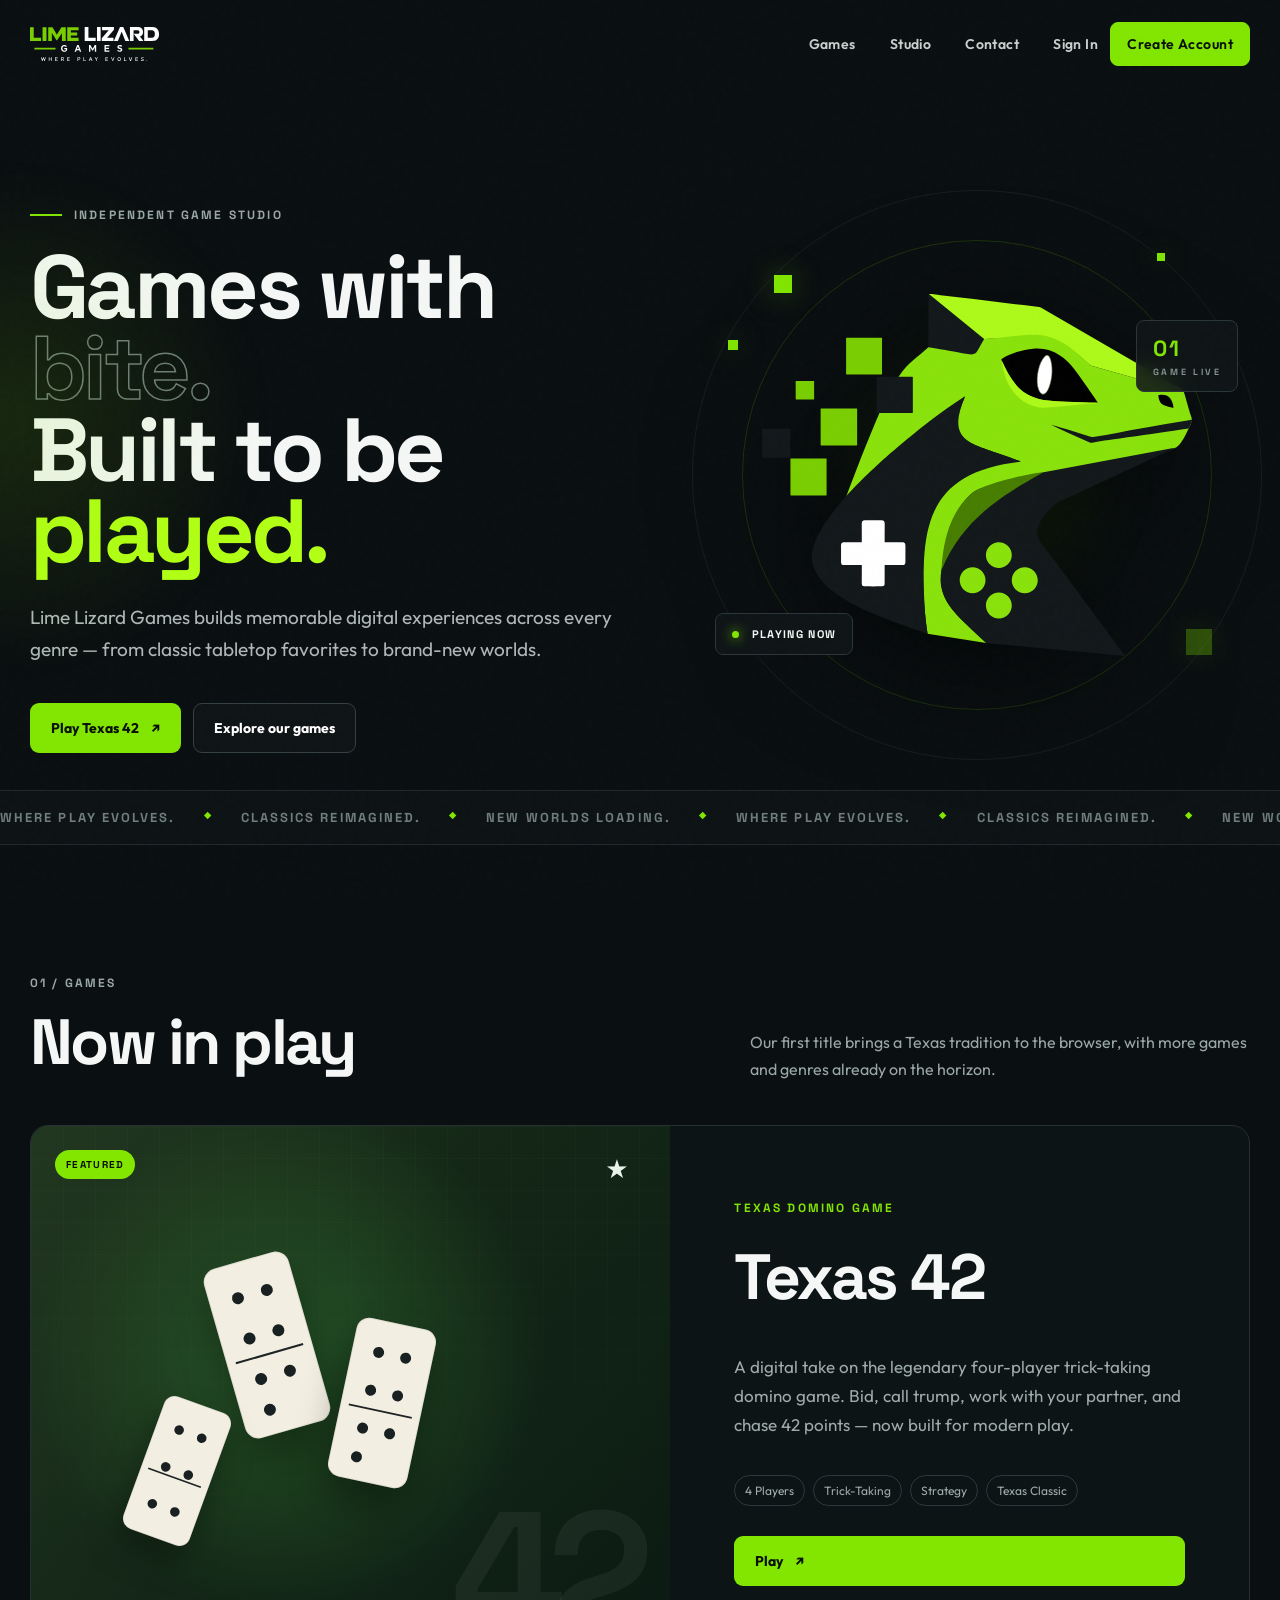
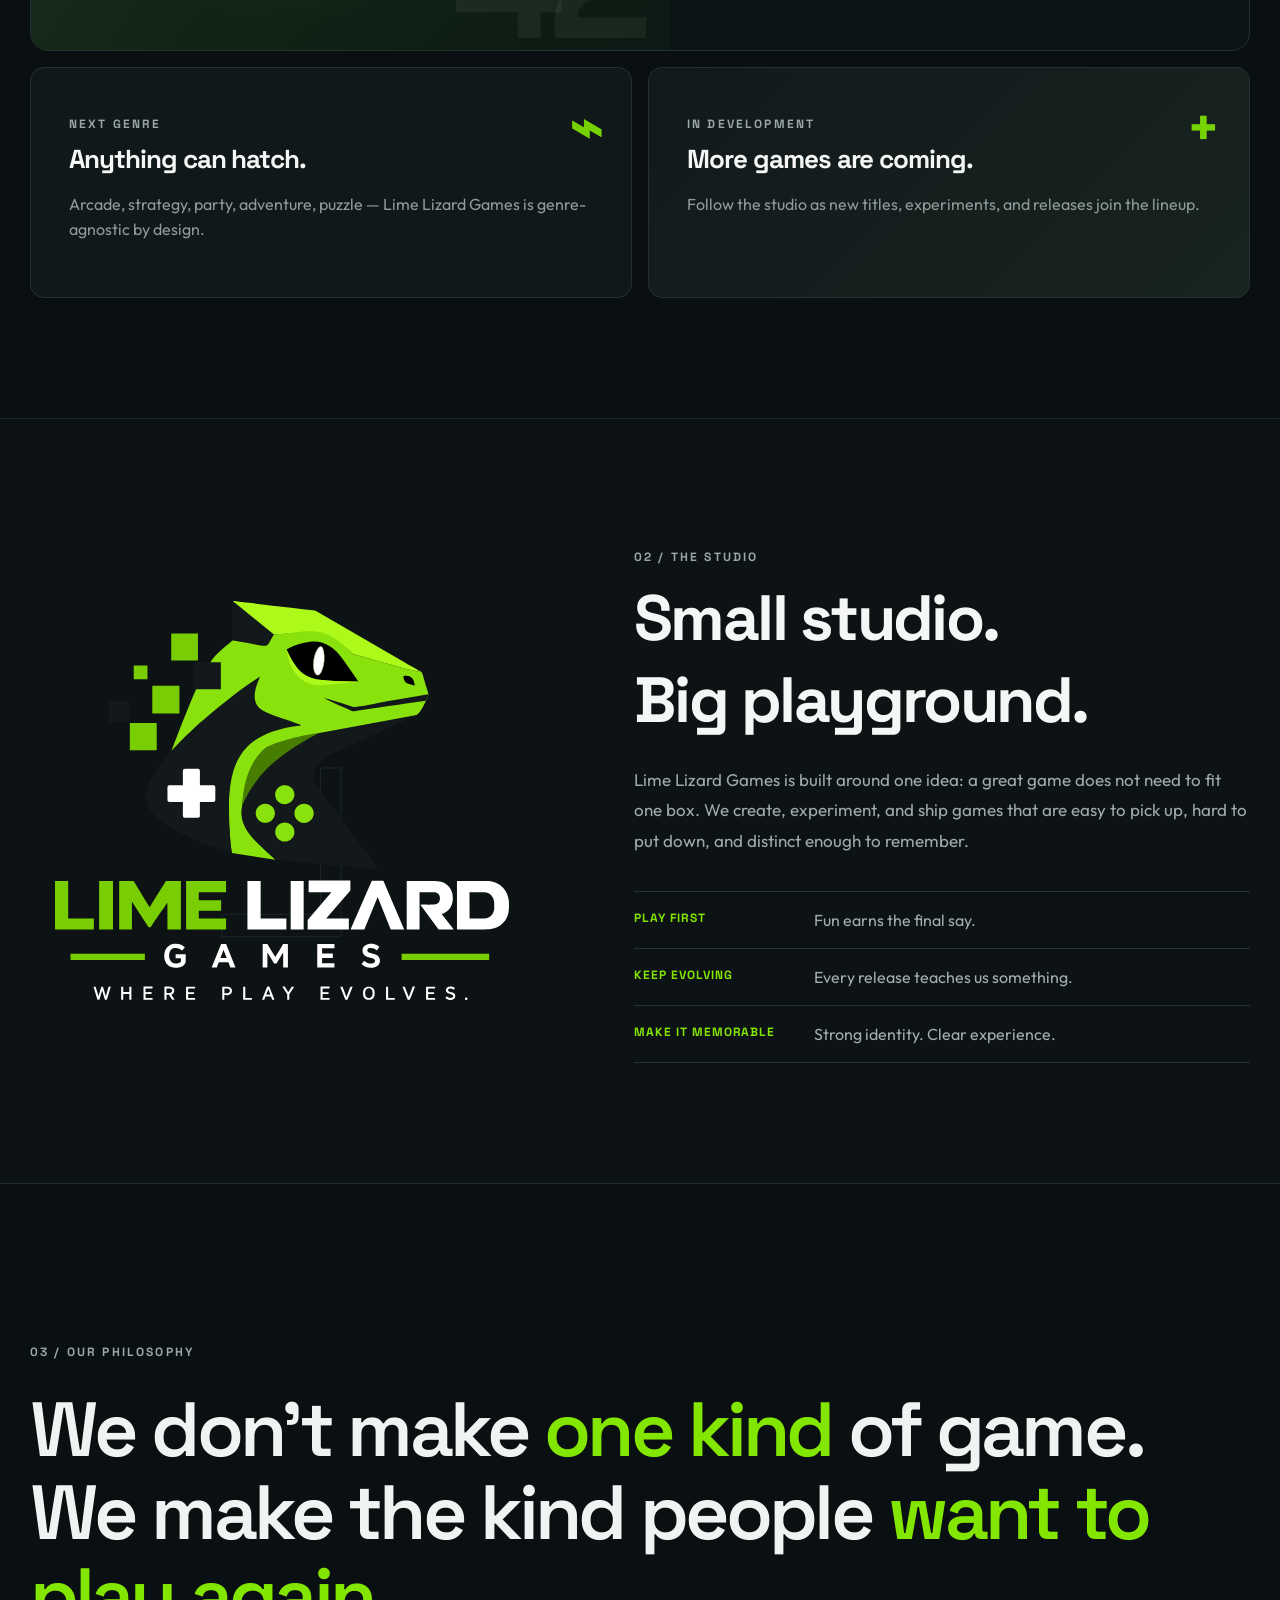
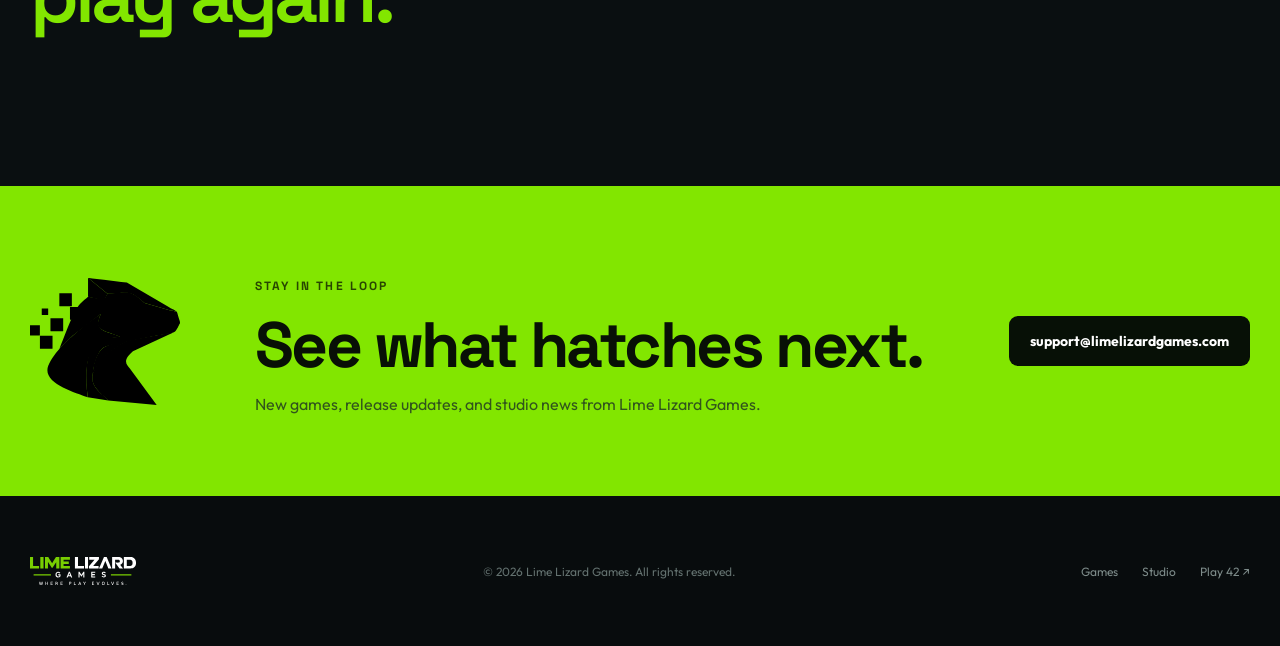
==== commit 094a3a91: "Update index.html" ====
--- a/index.html
+++ b/index.html
@@ -89,7 +89,7 @@
           <div class="feature-pills">
             <span>4 Players</span><span>Trick-Taking</span><span>Strategy</span><span>Texas Classic</span>
           </div>
-          <a class="btn primary" href="https://play42.limelizardgames.com">Play at Play42.LimeLizardGames.com <span>↗</span></a>
+          <a class="btn primary" href="https://play42.limelizardgames.com">Play<span>↗</span></a>
         </div>
       </article>
 
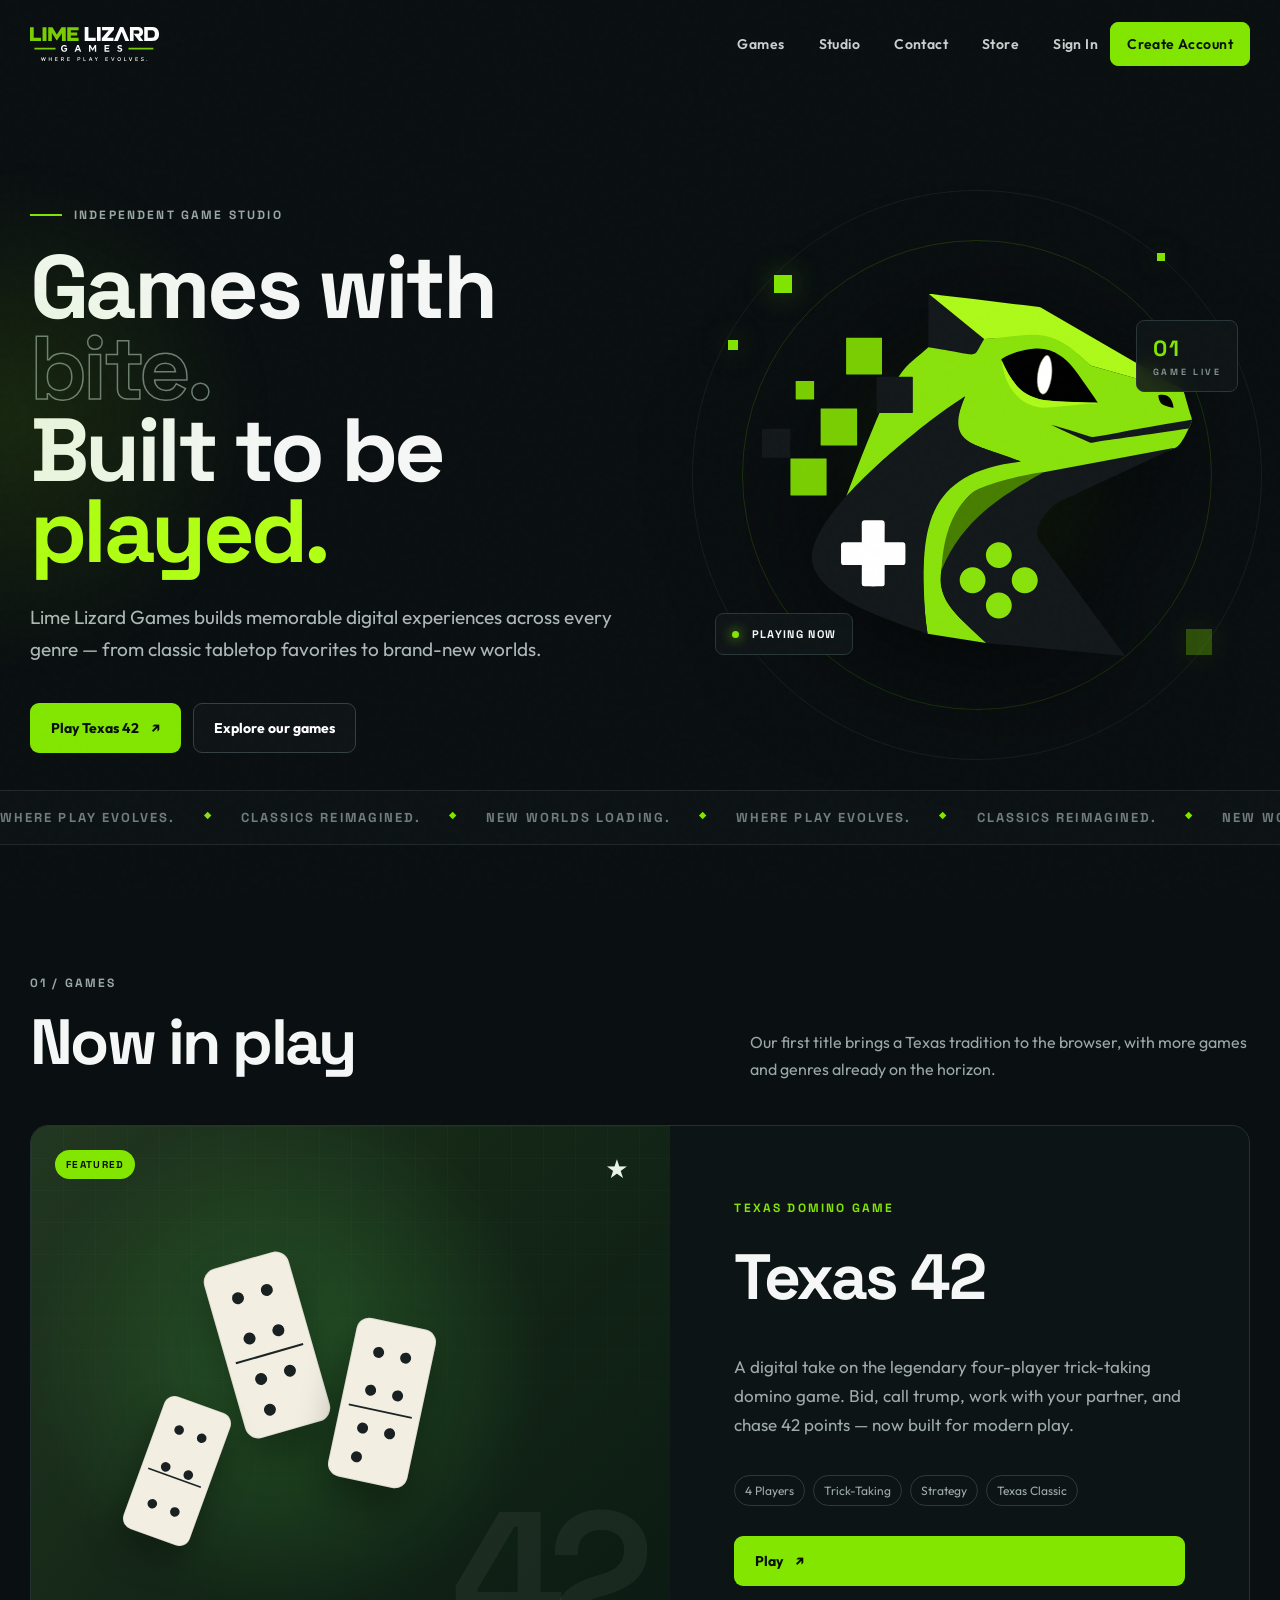
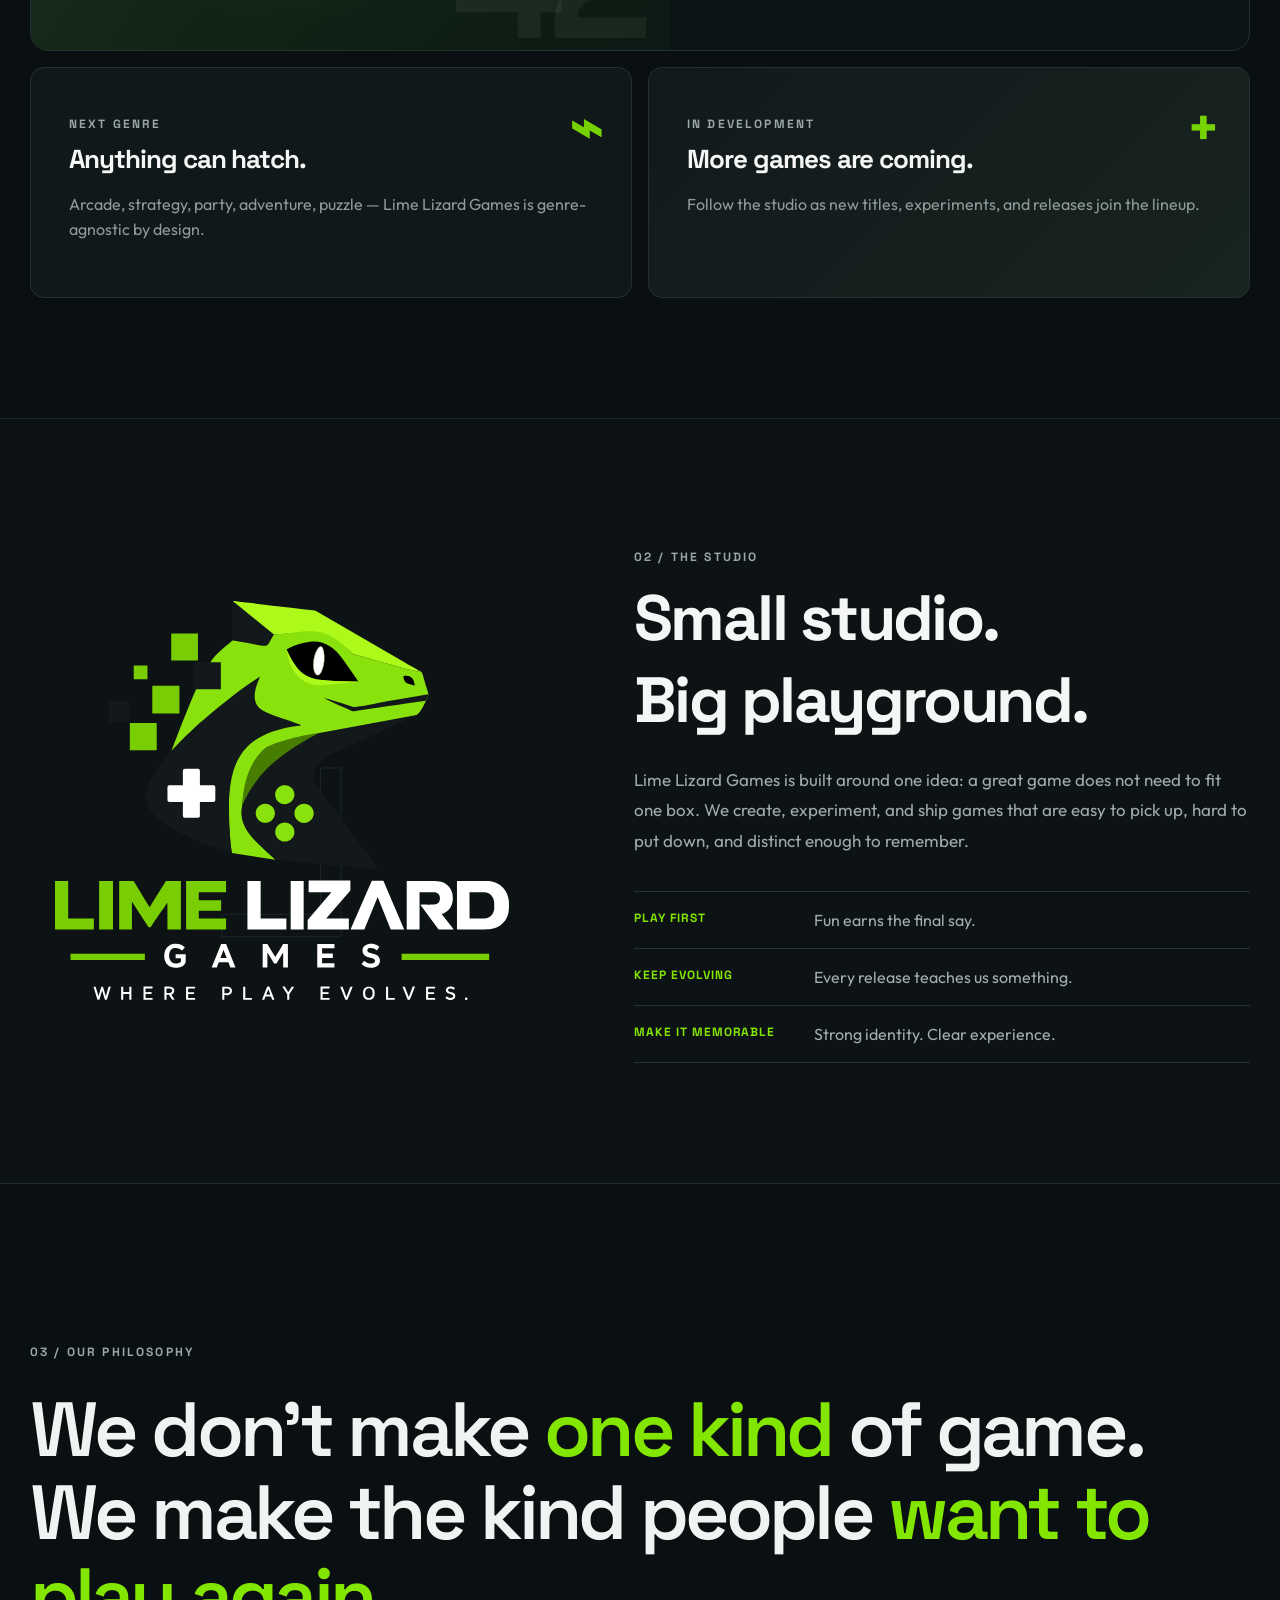
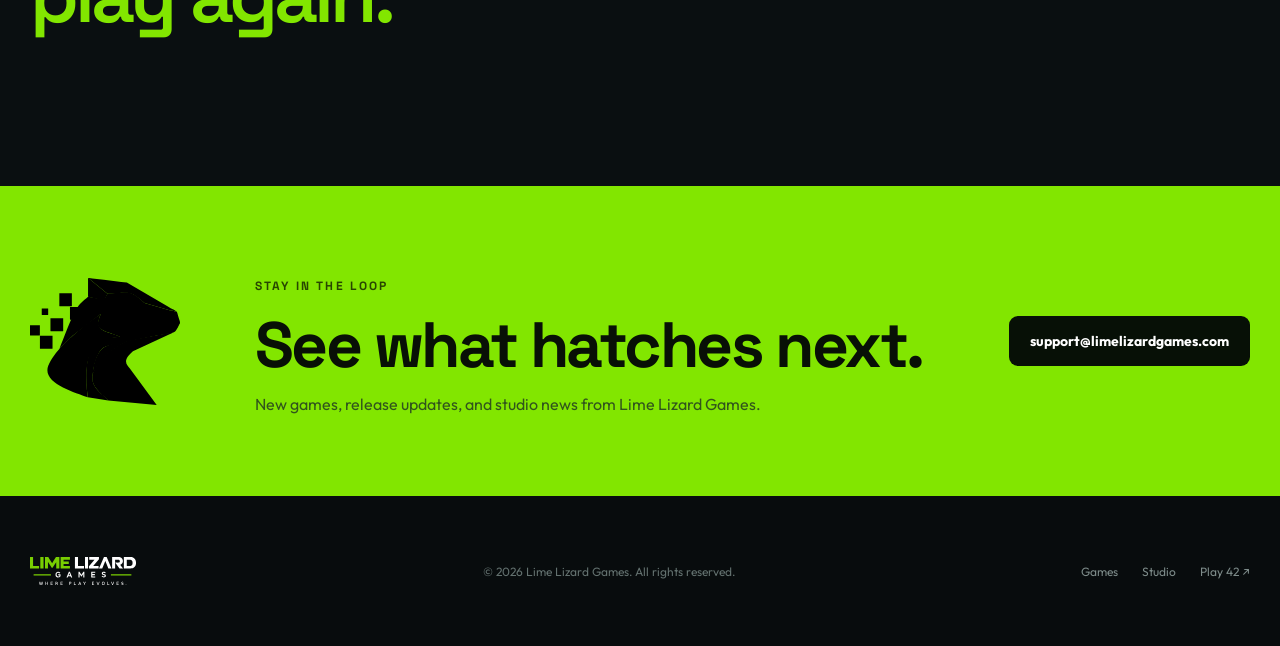
==== commit 7d238003: "Add Store link to navigation menu" ====
--- a/index.html
+++ b/index.html
@@ -27,6 +27,7 @@
         <a href="#games">Games</a>
         <a href="#studio">Studio</a>
         <a href="#contact">Contact</a>
+        <a href="/store/">Store</a>
         <div class="auth-nav" id="authNav">
           <a href="/login/" class="auth-link">Sign In</a>
           <a href="/signup/" class="nav-cta account-cta">Create Account</a>
